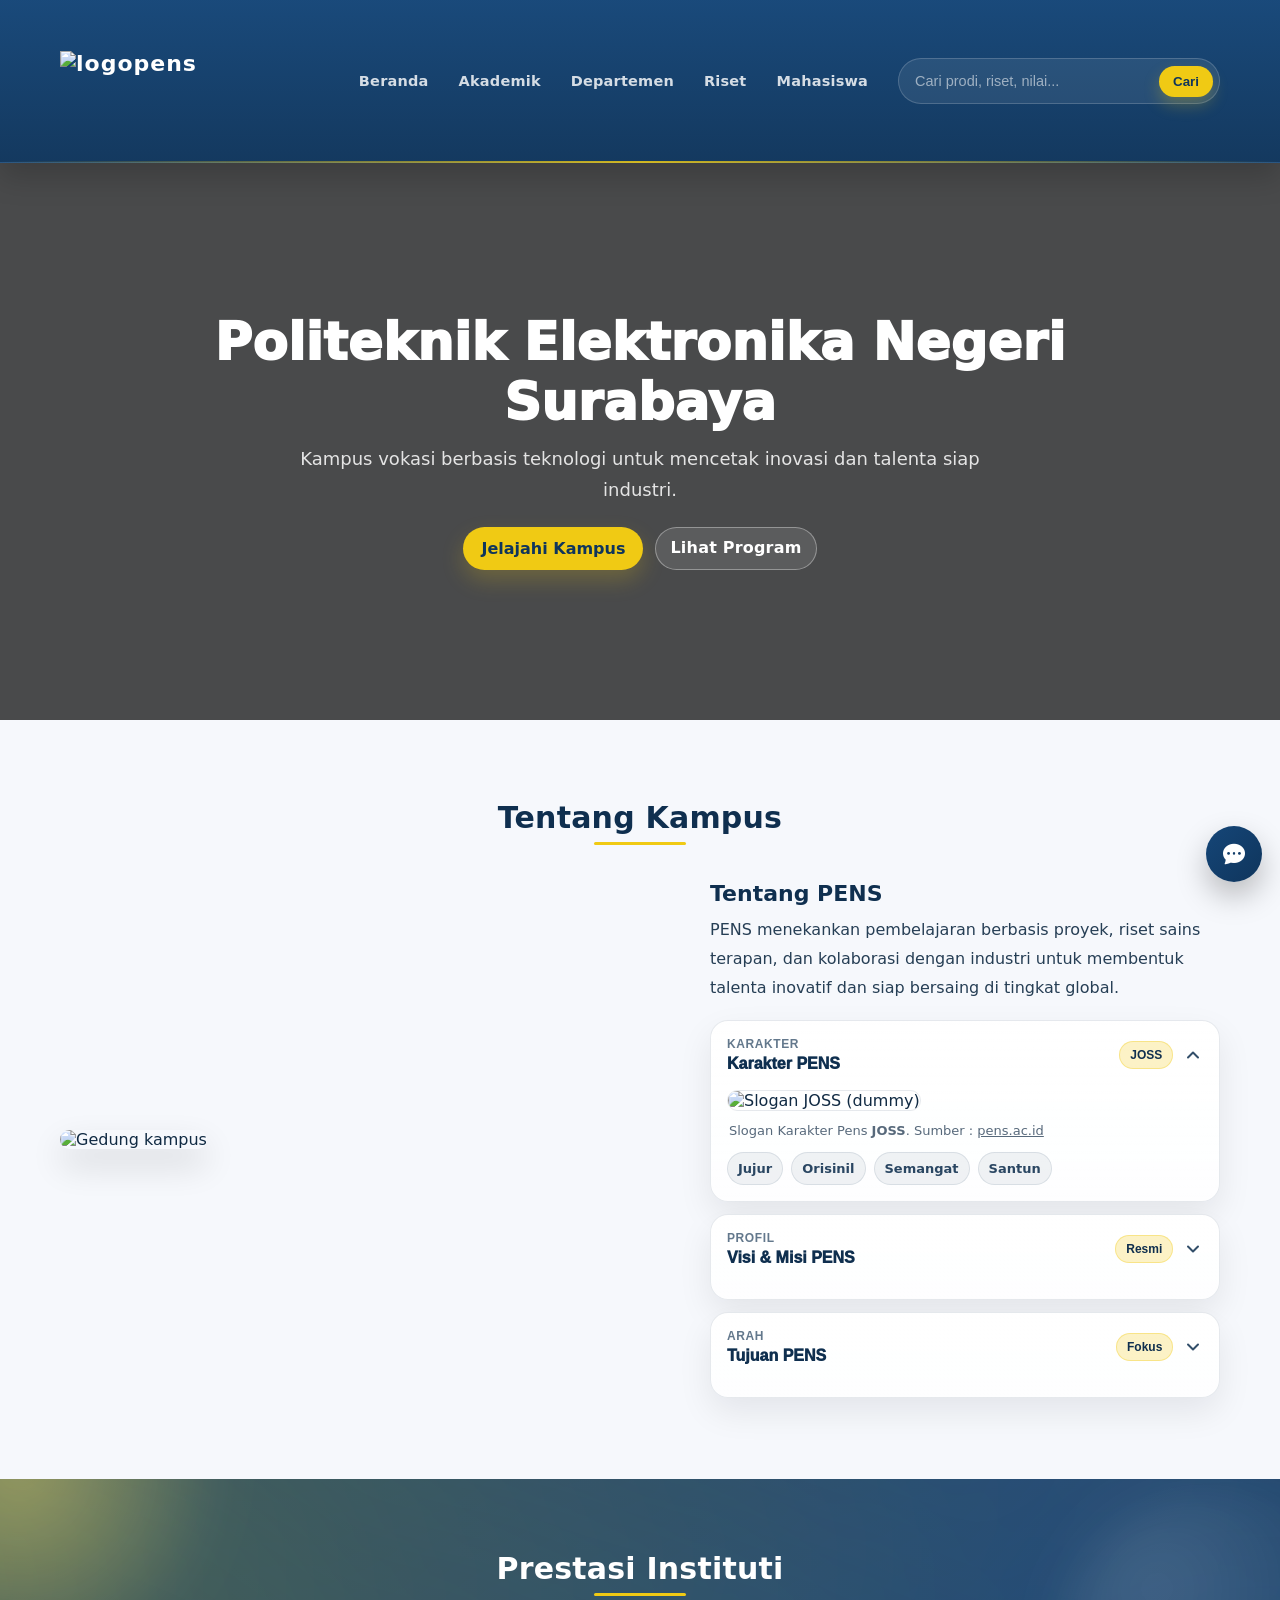
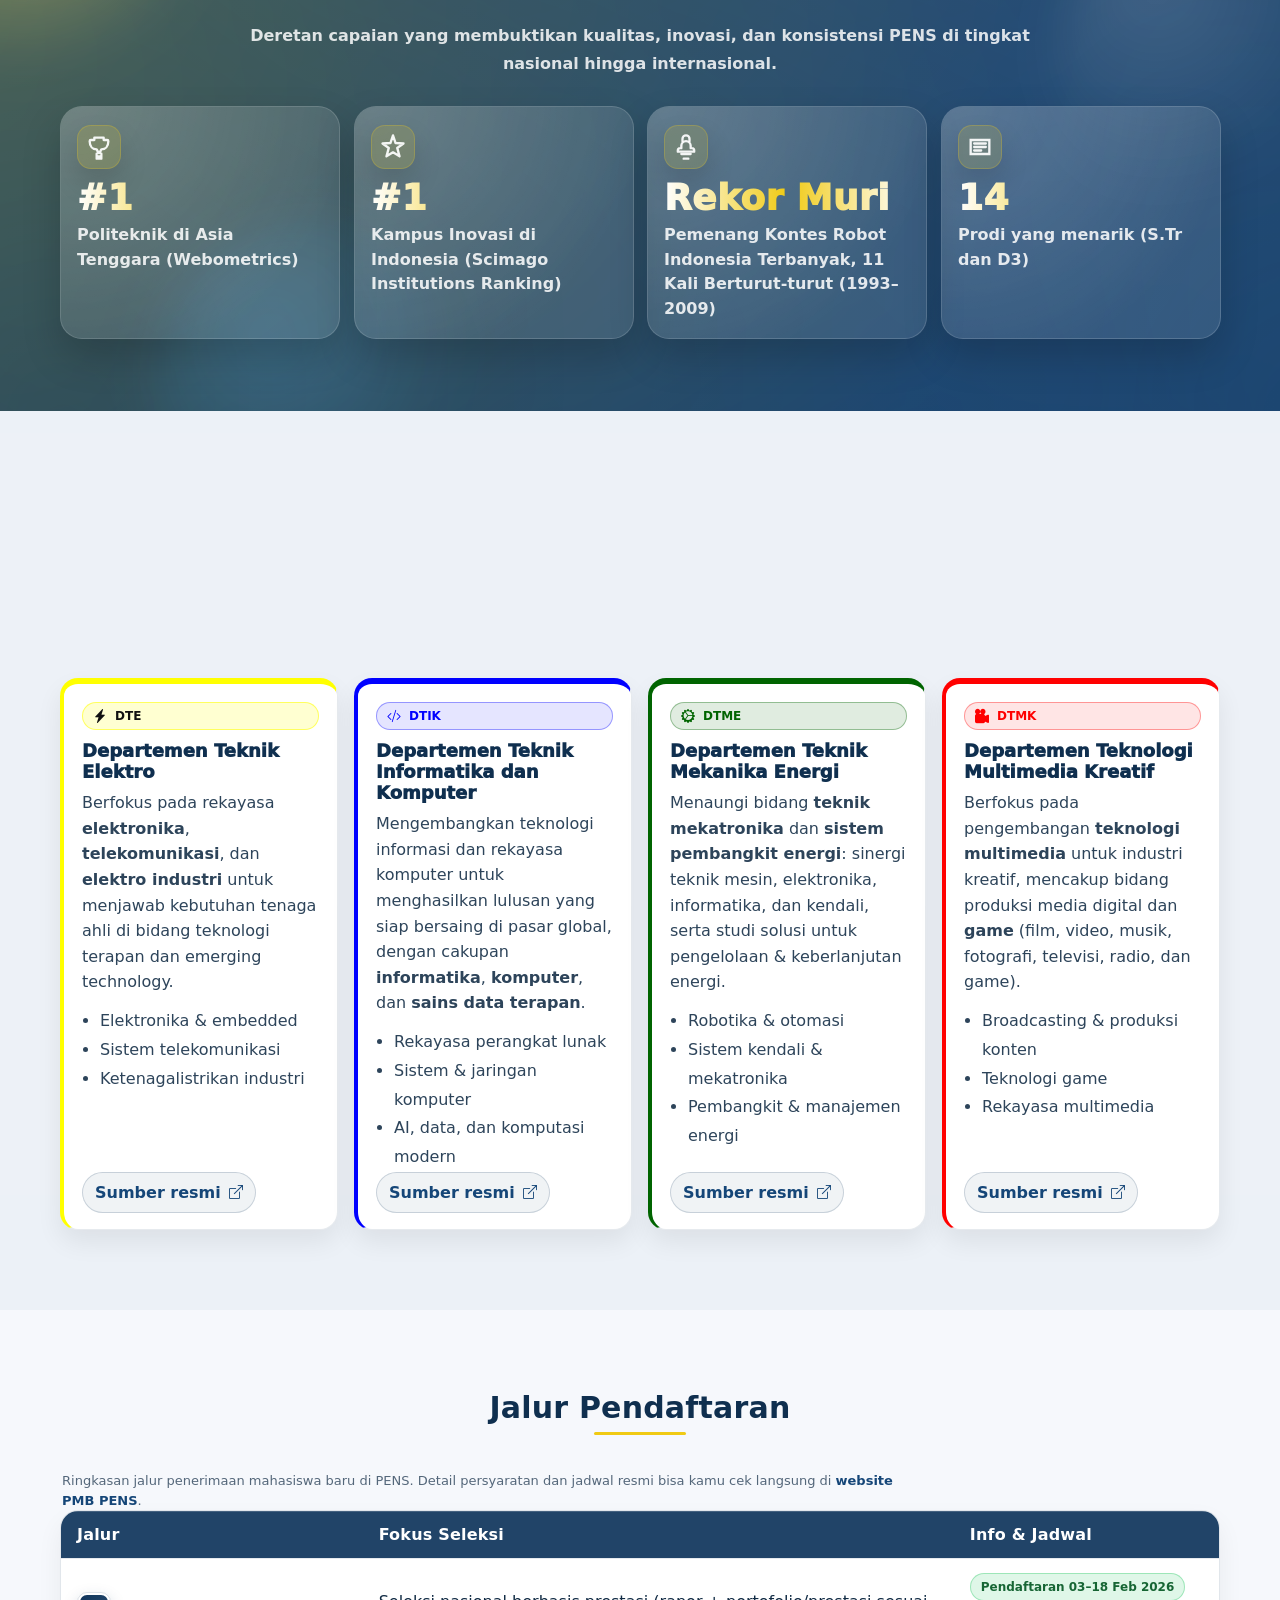
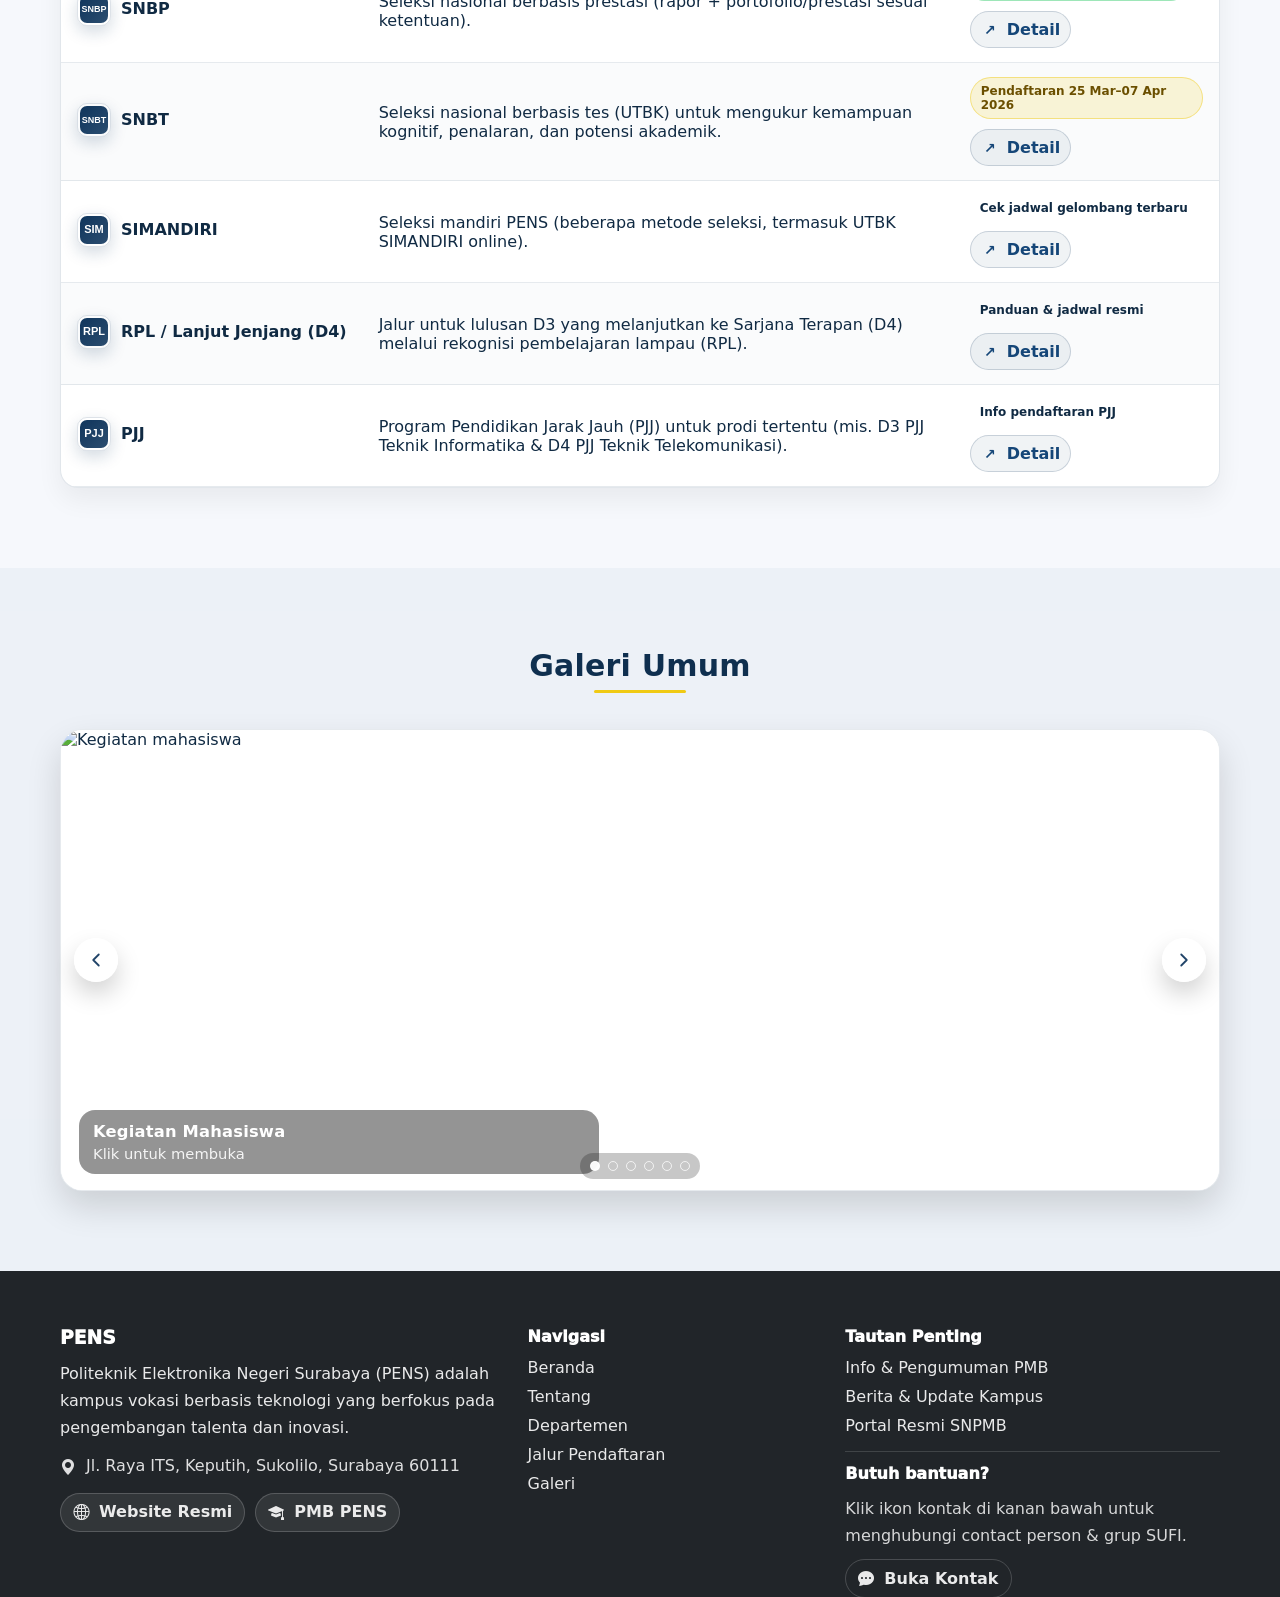
==== index.html @ 9e7ff904 "Add files via upload" ====
<!DOCTYPE html>
<html lang="id">
  <head>
    <meta charset="utf-8" />
    <meta name="viewport" content="width=device-width, initial-scale=1.0" />
    <title>PENS</title>

    <link rel="stylesheet" href="style.css" />
    <link
      rel="stylesheet"
      href="https://cdn.jsdelivr.net/npm/bootstrap-icons@1.11.3/font/bootstrap-icons.min.css"
    />
    <script src="script.js" defer></script>
    <style>
      .brand-logo {
        display: block; /* ngilangin gap baseline */
        height: 60px; /* pas untuk navbar */
        width: auto; /* biar proporsional */
        max-width: 220px; /* tetap ada batas */
        object-fit: contain;
      }

      /* kalau mau lebih responsif di layar kecil */
      @media (max-width: 1020px) {
        .brand-logo {
          height: 70px;
          max-width: 180px;
        }
      }
    </style>
  </head>
  <body>
    <!-- NAVBAR -->
    <header
      class="navbar navbar-dark"
      role="navigation"
      aria-label="Navigasi utama PENS"
    >
      <div class="container">
        <!-- Brand (SAMA SEPERTI AWAL) -->
        <a class="brand" href="index.html#home" aria-label="Beranda PENS">
          <img
            src="https://raw.githubusercontent.com/dikaaaxyz/campusdesign/28a7c5d2991d49cb490698326f36f212ed20cd77/penss%20fix.png"
            alt="logopens"
            class="brand-logo"
          />
        </a>

        <!-- Toggler -->
        <button
          class="navbar-toggler"
          id="navbarToggler"
          aria-controls="navbarCollapse"
          aria-expanded="false"
          aria-label="Toggle navigation"
        >
          <span class="sr-only">Buka / tutup menu</span>
          <span class="toggler-icon"></span>
        </button>

        <!-- Collapse -->
        <div class="navbar-collapse" id="navbarCollapse">
          <ul class="navbar-nav">
            <li class="nav-item">
              <a class="nav-link" href="index.html#home">Beranda</a>
            </li>
            <li class="nav-item">
              <a class="nav-link" href="akademik.html">Akademik</a>
            </li>
            <li class="nav-item">
              <a class="nav-link" href="departemen.html">Departemen</a>
            </li>
            <li class="nav-item">
              <a class="nav-link" href="riset.html">Riset</a>
            </li>
            <li class="nav-item">
              <a class="nav-link" href="mahasiswa.html">Mahasiswa</a>
            </li>
          </ul>

          <!-- Search (TIDAK DIHILANGKAN) -->
          <form class="navbar-search" role="search">
            <label class="sr-only" for="navbarSearch">Cari</label>
            <input
              id="navbarSearch"
              type="search"
              placeholder="Cari prodi, riset, nilai..."
              autocomplete="off"
            />
            <button type="submit">Cari</button>
          </form>
        </div>
      </div>
    </header>

    <main>
      <!-- HERO (mirip tugas 6) -->
      <section class="hero-section" id="home">
        <div class="hero-container reveal">
          <h1 class="hero-title">Politeknik Elektronika Negeri Surabaya</h1>
          <p class="hero-subtitle">
            Kampus vokasi berbasis teknologi untuk mencetak inovasi dan talenta
            siap industri.
          </p>

          <div class="hero-actions">
            <a class="btn-hero" href="#about">Jelajahi Kampus</a>
            <a class="btn-hero btn-ghost" href="#program">Lihat Program</a>
          </div>
        </div>
      </section>

      <!-- ABOUT -->
      <section class="page-section" id="about">
        <div class="section-container">
          <h2 class="section-title reveal">Tentang Kampus</h2>

          <div class="about-grid">
            <div class="about-media reveal">
              <img
                src="https://raw.githubusercontent.com/dikaaaxyz/campusdesign/fb9adcbe7d98aebd562f0aa8b95f4f7ea41a9b70/image-25.jpg"
                alt="Gedung kampus"
                loading="lazy"
              />
            </div>

            <div class="about-content reveal">
              <h3>Tentang PENS</h3>
              <p>
                PENS menekankan pembelajaran berbasis proyek, riset sains
                terapan, dan kolaborasi dengan industri untuk membentuk talenta
                inovatif dan siap bersaing di tingkat global.
              </p>

              <div class="accordion" data-accordion="single">
                <!-- 1) Karakter PENS -->
                <div class="acc-item is-open">
                  <button
                    class="acc-trigger"
                    id="acc-btn-1"
                    type="button"
                    aria-controls="acc-panel-1"
                    aria-expanded="true"
                  >
                    <span class="acc-left">
                      <span class="acc-kicker">Karakter</span>
                      <span class="acc-title">Karakter PENS</span>
                    </span>

                    <span class="acc-right">
                      <span class="acc-chip">JOSS</span>
                      <svg
                        class="acc-icon"
                        width="20"
                        height="20"
                        viewBox="0 0 24 24"
                        aria-hidden="true"
                      >
                        <path
                          d="M6 9l6 6 6-6"
                          fill="none"
                          stroke="currentColor"
                          stroke-linecap="round"
                          stroke-linejoin="round"
                          stroke-width="2.4"
                        ></path>
                      </svg>
                    </span>
                  </button>

                  <div
                    class="acc-panel"
                    id="acc-panel-1"
                    role="region"
                    aria-labelledby="acc-btn-1"
                  >
                    <div class="acc-inner">
                      <figure class="joss-figure">
                        <img
                          class="joss-img"
                          alt="Slogan JOSS (dummy)"
                          loading="lazy"
                          src="https://raw.githubusercontent.com/dikaaaxyz/campusdesign/d0cc1fee04da9e274e91c4d346b27f65b9ddccc6/550234046_1458299752522463_7954848970300035343_n.png"
                        />
                        <figcaption class="muted">
                          Slogan Karakter Pens <b>JOSS</b>. Sumber :
                          <a href="https://pens.ac.id">pens.ac.id</a>
                        </figcaption>
                      </figure>

                      <div class="pill-row" aria-label="Nilai karakter">
                        <span class="pill-soft">Jujur</span>
                        <span class="pill-soft">Orisinil</span>
                        <span class="pill-soft">Semangat</span>
                        <span class="pill-soft">Santun</span>
                      </div>
                    </div>
                  </div>
                </div>

                <!-- 2) Visi & Misi -->
                <div class="acc-item">
                  <button
                    class="acc-trigger"
                    id="acc-btn-2"
                    type="button"
                    aria-controls="acc-panel-2"
                    aria-expanded="false"
                  >
                    <span class="acc-left">
                      <span class="acc-kicker">Profil</span>
                      <span class="acc-title">Visi &amp; Misi PENS</span>
                    </span>

                    <span class="acc-right">
                      <span class="acc-chip">Resmi</span>
                      <svg
                        class="acc-icon"
                        width="20"
                        height="20"
                        viewBox="0 0 24 24"
                        aria-hidden="true"
                      >
                        <path
                          d="M6 9l6 6 6-6"
                          fill="none"
                          stroke="currentColor"
                          stroke-linecap="round"
                          stroke-linejoin="round"
                          stroke-width="2.4"
                        ></path>
                      </svg>
                    </span>
                  </button>

                  <div
                    class="acc-panel"
                    id="acc-panel-2"
                    role="region"
                    aria-labelledby="acc-btn-2"
                  >
                    <div class="acc-inner">
                      <div class="vm-grid">
                        <div class="vm-block">
                          <h4 class="vm-title">Visi</h4>
                          <p class="vm-vision">
                            Menjadi Perguruan Tinggi Teknopreneur Sains Terapan
                            Berkelas Dunia.
                          </p>
                        </div>

                        <div class="vm-block">
                          <h4 class="vm-title">Misi</h4>
                          <ul class="vm-list">
                            <li>
                              Pembelajaran berbasis proyek sains terapan untuk
                              mengasah kemampuan teknis, kolaborasi tim,
                              komunikasi, kreativitas, dan kepemimpinan.
                            </li>
                            <li>
                              Pendidikan berkualitas berbasis laboratorium untuk
                              membentuk lulusan yang mampu memecahkan masalah,
                              profesional, berjiwa wirausaha, dan siap bersaing
                              global.
                            </li>
                            <li>
                              Riset sains terapan berbasis kemitraan untuk
                              melahirkan teknologi/inovasi baru sebagai dasar
                              pengabdian yang bermanfaat bagi masyarakat.
                            </li>
                            <li>
                              Penguatan jejaring kerja sama dan sinergi
                              pendidikan/penelitian menuju kewirausahaan
                              berbasis teknologi dan pengembangan inovasi.
                            </li>
                          </ul>
                        </div>
                      </div>

                      <p class="note">
                        Sumber:
                        <a href="https://pens.ac.id/visimisi"
                          >pens.ac.id/visimisi</a
                        >
                      </p>
                    </div>
                  </div>
                </div>

                <!-- 3) Tujuan -->
                <div class="acc-item">
                  <button
                    class="acc-trigger"
                    id="acc-btn-3"
                    type="button"
                    aria-controls="acc-panel-3"
                    aria-expanded="false"
                  >
                    <span class="acc-left">
                      <span class="acc-kicker">Arah</span>
                      <span class="acc-title">Tujuan PENS</span>
                    </span>

                    <span class="acc-right">
                      <span class="acc-chip">Fokus</span>
                      <svg
                        class="acc-icon"
                        width="20"
                        height="20"
                        viewBox="0 0 24 24"
                        aria-hidden="true"
                      >
                        <path
                          d="M6 9l6 6 6-6"
                          fill="none"
                          stroke="currentColor"
                          stroke-linecap="round"
                          stroke-linejoin="round"
                          stroke-width="2.4"
                        ></path>
                      </svg>
                    </span>
                  </button>

                  <div
                    class="acc-panel"
                    id="acc-panel-3"
                    role="region"
                    aria-labelledby="acc-btn-3"
                  >
                    <div class="acc-inner">
                      <ul class="vm-list">
                        <li>
                          Menyediakan pembelajaran yang berfokus pada
                          proyek-proyek nyata sains terapan.
                        </li>
                        <li>
                          Penguatan praktik laboratorium sains terapan agar
                          keterampilan teknis mahasiswa berkembang lewat
                          eksperimen dan penggunaan peralatan.
                        </li>
                        <li>
                          Riset berbasis kemitraan dengan industri/masyarakat
                          untuk menghasilkan teknologi yang dapat dipakai
                          menyelesaikan masalah nyata.
                        </li>
                        <li>
                          Membangun kemitraan erat dengan industri dan sektor
                          bisnis untuk mendukung pengembangan teknologi dan
                          inovasi.
                        </li>
                      </ul>

                      <p class="note">
                        Sumber:
                        <a href="https://pens.ac.id/visimisi"
                          >pens.ac.id/visimisi</a
                        >
                      </p>
                    </div>
                  </div>
                </div>
              </div>
              <!-- /accordion -->
            </div>
          </div>
        </div>
      </section>

      <!-- STATS (mirip tugas 6) -->
      <section class="stats-section" aria-label="Prestasi Institusi">
        <canvas class="stats-particles" aria-hidden="true"></canvas>
        <div class="stats-orb orb-1" aria-hidden="true"></div>
        <div class="stats-orb orb-2" aria-hidden="true"></div>
        <div class="stats-orb orb-3" aria-hidden="true"></div>

        <div class="section-container">
          <h2 class="section-title2 reveal">Prestasi Instituti</h2>
          <p class="stats-lead reveal">
            Deretan capaian yang membuktikan kualitas, inovasi, dan konsistensi
            PENS di tingkat nasional hingga internasional.
          </p>

          <div class="stats-grid">
            <div class="stat-item reveal" data-fx="tilt confetti">
              <div class="stat-icon" aria-hidden="true">
                <svg viewBox="0 0 24 24" width="28" height="28">
                  <path
                    d="M8 4h8v2h3a1 1 0 0 1 1 1c0 4.4-2.6 7-6 7a5 5 0 0 1-4 3.7V20h4v2H10v-2h4v-2.3A5 5 0 0 1 10 14c-3.4 0-6-2.6-6-7a1 1 0 0 1 1-1h3V4z"
                    fill="none"
                    stroke="currentColor"
                    stroke-width="2"
                    stroke-linejoin="round"
                  />
                </svg>
              </div>
              <div class="stat-number">#1</div>
              <div class="stat-label">
                Politeknik di Asia Tenggara (Webometrics)
              </div>
            </div>

            <div class="stat-item reveal" data-fx="tilt confetti">
              <div class="stat-icon" aria-hidden="true">
                <svg viewBox="0 0 24 24" width="28" height="28">
                  <path
                    d="M12 2l2.2 6.6L21 9l-5.4 3.8L17.6 20 12 16.6 6.4 20l2-7.2L3 9l6.8-.4L12 2z"
                    fill="none"
                    stroke="currentColor"
                    stroke-width="2"
                    stroke-linejoin="round"
                  />
                </svg>
              </div>
              <div class="stat-number">#1</div>
              <div class="stat-label">
                Kampus Inovasi di Indonesia (Scimago Institutions Ranking)
              </div>
            </div>

            <div class="stat-item reveal" data-fx="tilt confetti">
              <div class="stat-icon" aria-hidden="true">
                <svg viewBox="0 0 24 24" width="28" height="28">
                  <path
                    d="M12 7a4 4 0 0 1 4 4v2h1a2 2 0 0 1 2 2v1H5v-1a2 2 0 0 1 2-2h1v-2a4 4 0 0 1 4-4z"
                    fill="none"
                    stroke="currentColor"
                    stroke-width="2"
                    stroke-linejoin="round"
                  />
                  <path
                    d="M9 7V5a3 3 0 0 1 6 0v2"
                    fill="none"
                    stroke="currentColor"
                    stroke-width="2"
                    stroke-linecap="round"
                  />
                  <path
                    d="M8 18h8M10 22h4"
                    fill="none"
                    stroke="currentColor"
                    stroke-width="2"
                    stroke-linecap="round"
                  />
                </svg>
              </div>
              <div class="stat-number">Rekor Muri</div>
              <div class="stat-label">
                Pemenang Kontes Robot Indonesia Terbanyak, 11 Kali
                Berturut-turut (1993–2009)
              </div>
            </div>

            <div class="stat-item reveal" data-fx="tilt confetti">
              <div class="stat-icon" aria-hidden="true">
                <svg viewBox="0 0 24 24" width="28" height="28">
                  <path
                    d="M4 6h16v12H4z"
                    fill="none"
                    stroke="currentColor"
                    stroke-width="2"
                  />
                  <path
                    d="M7 9h10M7 12h10M7 15h6"
                    fill="none"
                    stroke="currentColor"
                    stroke-width="2"
                    stroke-linecap="round"
                  />
                </svg>
              </div>
              <div class="stat-number">14</div>
              <div class="stat-label">Prodi yang menarik (S.Tr dan D3)</div>
            </div>
          </div>
        </div>
      </section>

      <!-- DEPARTEMEN -->
      <section class="page-section page-section-alt" id="program">
        <div class="section-container">
          <h2 class="section-title reveal">Departemen di PENS</h2>
          <p class="section-lead reveal">
            PENS memiliki 4 departemen utama. Tiap departemen menaungi bidang
            keilmuan terapan dengan fokus yang berbeda—mulai dari elektronika
            &amp; telekomunikasi, teknologi informasi, mekatronika &amp; energi,
            hingga industri kreatif multimedia.
          </p>

          <div class="card-grid card-grid-4">
            <article class="content-card dept dte reveal">
              <div class="card-badge">
                <i class="bi bi-lightning-charge-fill" aria-hidden="true"></i
                ><span>DTE</span>
              </div>
              <h3>Departemen Teknik Elektro</h3>
              <p>
                Berfokus pada rekayasa <strong>elektronika</strong>,
                <strong>telekomunikasi</strong>, dan
                <strong>elektro industri</strong> untuk menjawab kebutuhan
                tenaga ahli di bidang teknologi terapan dan emerging technology.
              </p>
              <ul class="card-list">
                <li>Elektronika &amp; embedded</li>
                <li>Sistem telekomunikasi</li>
                <li>Ketenagalistrikan industri</li>
              </ul>
              <a
                class="card-source"
                target="_blank"
                rel="noopener"
                href="https://www.pens.ac.id/departemen-teknik-elektro/"
                >Sumber resmi
                <i class="bi bi-box-arrow-up-right" aria-hidden="true"></i
              ></a>
            </article>

            <article class="content-card dept dtik reveal">
              <div class="card-badge">
                <i class="bi bi-code-slash" aria-hidden="true"></i
                ><span>DTIK</span>
              </div>
              <h3>Departemen Teknik Informatika dan Komputer</h3>
              <p>
                Mengembangkan teknologi informasi dan rekayasa komputer untuk
                menghasilkan lulusan yang siap bersaing di pasar global, dengan
                cakupan <strong>informatika</strong>, <strong>komputer</strong>,
                dan <strong>sains data terapan</strong>.
              </p>
              <ul class="card-list">
                <li>Rekayasa perangkat lunak</li>
                <li>Sistem &amp; jaringan komputer</li>
                <li>AI, data, dan komputasi modern</li>
              </ul>
              <a
                class="card-source"
                target="_blank"
                rel="noopener"
                href="https://www.pens.ac.id/departemen-teknik-informatika-dan-komputer/"
                >Sumber resmi
                <i class="bi bi-box-arrow-up-right" aria-hidden="true"></i
              ></a>
            </article>

            <article class="content-card dept dtme reveal">
              <div class="card-badge">
                <i class="bi bi-gear-wide-connected" aria-hidden="true"></i
                ><span>DTME</span>
              </div>
              <h3>Departemen Teknik Mekanika Energi</h3>
              <p>
                Menaungi bidang <strong>teknik mekatronika</strong> dan
                <strong>sistem pembangkit energi</strong>: sinergi teknik mesin,
                elektronika, informatika, dan kendali, serta studi solusi untuk
                pengelolaan &amp; keberlanjutan energi.
              </p>
              <ul class="card-list">
                <li>Robotika &amp; otomasi</li>
                <li>Sistem kendali &amp; mekatronika</li>
                <li>Pembangkit &amp; manajemen energi</li>
              </ul>
              <a
                class="card-source"
                target="_blank"
                rel="noopener"
                href="https://www.pens.ac.id/departemen-teknik-mekanika-energi/"
                >Sumber resmi
                <i class="bi bi-box-arrow-up-right" aria-hidden="true"></i
              ></a>
            </article>

            <article class="content-card dept dtmk reveal">
              <div class="card-badge">
                <i class="bi bi-camera-reels-fill" aria-hidden="true"></i
                ><span>DTMK</span>
              </div>
              <h3>Departemen Teknologi Multimedia Kreatif</h3>
              <p>
                Berfokus pada pengembangan
                <strong>teknologi multimedia</strong> untuk industri kreatif,
                mencakup bidang produksi media digital dan
                <strong>game</strong> (film, video, musik, fotografi, televisi,
                radio, dan game).
              </p>
              <ul class="card-list">
                <li>Broadcasting &amp; produksi konten</li>
                <li>Teknologi game</li>
                <li>Rekayasa multimedia</li>
              </ul>
              <a
                class="card-source"
                target="_blank"
                rel="noopener"
                href="https://www.pens.ac.id/departemen-teknologi-multimedia-kreatif/"
                >Sumber resmi
                <i class="bi bi-box-arrow-up-right" aria-hidden="true"></i
              ></a>
            </article>
          </div>
        </div>
      </section>

      <!-- TABLE -->

      <section class="page-section" id="jalur-pendaftaran">
        <div class="section-container">
          <h2 class="section-title reveal">Jalur Pendaftaran</h2>
          <p class="muted reveal" style="max-width: 860px">
            Ringkasan jalur penerimaan mahasiswa baru di PENS. Detail
            persyaratan dan jadwal resmi bisa kamu cek langsung di
            <a
              class="table-link"
              href="https://pmb.pens.ac.id/"
              target="_blank"
              rel="noopener"
              >website PMB PENS</a
            >.
          </p>

          <div
            class="table-wrap reveal"
            role="region"
            tabindex="0"
            aria-label="Tabel jalur pendaftaran"
          >
            <table class="pretty-table">
              <thead>
                <tr>
                  <th>Jalur</th>
                  <th>Fokus Seleksi</th>
                  <th>Info & Jadwal</th>
                </tr>
              </thead>
              <tbody>
                <tr>
                  <td>
                    <span class="pmb-jalur"
                      ><img
                        class="pmb-logo"
                        src="[data-uri]"
                        alt="Logo SNBP"
                        loading="lazy"
                      /><strong>SNBP</strong></span
                    >
                  </td>
                  <td>
                    Seleksi nasional berbasis prestasi (rapor +
                    portofolio/prestasi sesuai ketentuan).
                  </td>
                  <td>
                    <div class="pmb-info">
                      <span class="pill pill-good"
                        >Pendaftaran 03–18 Feb 2026</span
                      >
                      <a
                        class="table-action"
                        href="https://pmb.pens.ac.id/index.php/snbp/"
                        target="_blank"
                        rel="noopener"
                        ><span class="table-action__icon" aria-hidden="true"
                          >↗</span
                        ><span>Detail</span></a
                      >
                    </div>
                  </td>
                </tr>
                <tr>
                  <td>
                    <span class="pmb-jalur"
                      ><img
                        class="pmb-logo"
                        src="[data-uri]"
                        alt="Logo SNBT"
                        loading="lazy"
                      /><strong>SNBT</strong></span
                    >
                  </td>
                  <td>
                    Seleksi nasional berbasis tes (UTBK) untuk mengukur
                    kemampuan kognitif, penalaran, dan potensi akademik.
                  </td>
                  <td>
                    <div class="pmb-info">
                      <span class="pill pill-ok"
                        >Pendaftaran 25 Mar–07 Apr 2026</span
                      >
                      <a
                        class="table-action"
                        href="https://pmb.pens.ac.id/index.php/snbt/"
                        target="_blank"
                        rel="noopener"
                        ><span class="table-action__icon" aria-hidden="true"
                          >↗</span
                        ><span>Detail</span></a
                      >
                    </div>
                  </td>
                </tr>
                <tr>
                  <td>
                    <span class="pmb-jalur"
                      ><img
                        class="pmb-logo"
                        src="[data-uri]"
                        alt="Logo SIMANDIRI"
                        loading="lazy"
                      /><strong>SIMANDIRI</strong></span
                    >
                  </td>
                  <td>
                    Seleksi mandiri PENS (beberapa metode seleksi, termasuk UTBK
                    SIMANDIRI online).
                  </td>
                  <td>
                    <div class="pmb-info">
                      <span class="pill">Cek jadwal gelombang terbaru</span>
                      <a
                        class="table-action"
                        href="https://pmb.pens.ac.id/index.php/simandiri/"
                        target="_blank"
                        rel="noopener"
                        ><span class="table-action__icon" aria-hidden="true"
                          >↗</span
                        ><span>Detail</span></a
                      >
                    </div>
                  </td>
                </tr>
                <tr>
                  <td>
                    <span class="pmb-jalur"
                      ><img
                        class="pmb-logo"
                        src="[data-uri]"
                        alt="Logo RPL / Lanjut Jenjang (D4)"
                        loading="lazy"
                      /><strong>RPL / Lanjut Jenjang (D4)</strong></span
                    >
                  </td>
                  <td>
                    Jalur untuk lulusan D3 yang melanjutkan ke Sarjana Terapan
                    (D4) melalui rekognisi pembelajaran lampau (RPL).
                  </td>
                  <td>
                    <div class="pmb-info">
                      <span class="pill">Panduan & jadwal resmi</span>
                      <a
                        class="table-action"
                        href="https://pmb.pens.ac.id/index.php/rpl-lj-str/"
                        target="_blank"
                        rel="noopener"
                        ><span class="table-action__icon" aria-hidden="true"
                          >↗</span
                        ><span>Detail</span></a
                      >
                    </div>
                  </td>
                </tr>
                <tr>
                  <td>
                    <span class="pmb-jalur"
                      ><img
                        class="pmb-logo"
                        src="[data-uri]"
                        alt="Logo PJJ"
                        loading="lazy"
                      /><strong>PJJ</strong></span
                    >
                  </td>
                  <td>
                    Program Pendidikan Jarak Jauh (PJJ) untuk prodi tertentu
                    (mis. D3 PJJ Teknik Informatika & D4 PJJ Teknik
                    Telekomunikasi).
                  </td>
                  <td>
                    <div class="pmb-info">
                      <span class="pill">Info pendaftaran PJJ</span>
                      <a
                        class="table-action"
                        href="https://pmb.pens.ac.id/index.php/pjj/"
                        target="_blank"
                        rel="noopener"
                        ><span class="table-action__icon" aria-hidden="true"
                          >↗</span
                        ><span>Detail</span></a
                      >
                    </div>
                  </td>
                </tr>
              </tbody>
            </table>
          </div>
        </div>
      </section>

      <!-- GALLERY -->
      <section class="page-section page-section-alt" id="gallery">
        <div class="section-container">
          <h2 class="section-title reveal">Galeri Umum</h2>

          <div
            class="gallery-slider reveal"
            data-autoplay="true"
            data-interval="5000"
          >
            <div
              class="gs-viewport"
              tabindex="0"
              aria-label="Galeri, geser ke kanan/kiri"
            >
              <div class="gs-track">
                <a
                  class="gs-slide"
                  href="mahasiswa.html"
                  aria-label="Kegiatan mahasiswa"
                >
                  <img
                    src="https://raw.githubusercontent.com/dikaaaxyz/campusdesign/fe66bfc70f61412a9832b3be794194ed81e7bddf/Tim-EFRISA-Divisi-TD-ESC-Sukses-Berikan-Performa-Terbaik-Melalui-Robot-ECOPENS-pada-KRTI-2021.png"
                    alt="Kegiatan mahasiswa"
                    loading="lazy"
                  />
                  <div class="gs-caption">
                    <span class="gs-title">Kegiatan Mahasiswa</span>
                    <span class="gs-sub">Klik untuk membuka</span>
                  </div>
                </a>

                <a
                  class="gs-slide"
                  href="#"
                  aria-label="Laboratorium"
                >
                  <img
                    src="https://raw.githubusercontent.com/dikaaaxyz/campusdesign/8dfdf46c16efccd2ba1d9c46ad2c1fa405ad5622/lab-elka.jpg"
                    alt="Laboratorium"
                    loading="lazy"
                  />
                  <div class="gs-caption">
                    <span class="gs-title">Laboratorium</span>
                    <span class="gs-sub"> </span>
                  </div>
                </a>

                <a
                  class="gs-slide"
                  href="https://perpustakaan.pens.ac.id/"
                  aria-label="Perpustakaan"
                >
                  <img
                    src="https://raw.githubusercontent.com/dikaaaxyz/campusdesign/b3d660daf42a67d119333bf00b9e2263115234bf/perpus-ps-1.jpeg"
                    alt="Perpustakaan"
                    loading="lazy"
                  />
                  <div class="gs-caption">
                    <span class="gs-title">Perpustakaan</span>
                    <span class="gs-sub">Klik untuk membuka</span>
                  </div>
                </a>

                <a class="gs-slide" href="riset.html" aria-label="Aula">
                  <img
                    src="https://raw.githubusercontent.com/dikaaaxyz/campusdesign/5d0419ac3ba7b1ac0909edb2480bf5533d9a3fda/Picsart_23-06-17_10-20-02-278-1080x675.jpg"
                    alt="Aula"
                    loading="lazy"
                  />
                  <div class="gs-caption">
                    <span class="gs-title">Riset</span>
                    <span class="gs-sub">Klik untuk membuka</span>
                  </div>
                </a>

                <a
                  class="gs-slide"
                  href="https://virtualtour.pens.ac.id/"
                  aria-label="Ruang kelas"
                >
                  <img
                    src="https://raw.githubusercontent.com/dikaaaxyz/campusdesign/793bc31088550924bee3d1836f44420da2598592/web-6.jpg"
                    alt="Ruang kelas"
                    loading="lazy"
                  />
                  <div class="gs-caption">
                    <span class="gs-title">Ruang Kelas</span>
                    <span class="gs-sub">Klik untuk membuka Virtual Tour</span>
                  </div>
                </a>

                <a
                  class="gs-slide"
                  href="https://pico.pens.ac.id/category/student-exchange/"
                  aria-label="Gedung kampus"
                >
                  <img
                    src="https://raw.githubusercontent.com/dikaaaxyz/campusdesign/09c17ba4ba3dc794cdbf879a3da559d457bde37d/image-2-1024x518.png"
                    alt="Gedung Kampus"
                    loading="lazy"
                  />
                  <div class="gs-caption">
                    <span class="gs-title">PICO PENS</span>
                    <span class="gs-sub">Klik untuk membuka</span>
                  </div>
                </a>
              </div>
            </div>

            <button
              class="gs-nav gs-prev"
              type="button"
              aria-label="Slide sebelumnya"
            >
              <svg aria-hidden="true" viewBox="0 0 24 24">
                <path
                  d="M15 18l-6-6 6-6"
                  fill="none"
                  stroke="currentColor"
                  stroke-linecap="round"
                  stroke-linejoin="round"
                  stroke-width="2"
                ></path>
              </svg>
            </button>

            <button
              class="gs-nav gs-next"
              type="button"
              aria-label="Slide berikutnya"
            >
              <svg aria-hidden="true" viewBox="0 0 24 24">
                <path
                  d="M9 6l6 6-6 6"
                  fill="none"
                  stroke="currentColor"
                  stroke-linecap="round"
                  stroke-linejoin="round"
                  stroke-width="2"
                ></path>
              </svg>
            </button>

            <div class="gs-dots" aria-label="Navigasi slide"></div>
          </div>
        </div>
      </section>

      <!-- FOOTER -->
      <footer class="site-footer" id="contact">
        <div class="section-container footer-grid">
          <div class="footer-col footer-brand">
            <h3>PENS</h3>
            <p class="footer-desc">
              Politeknik Elektronika Negeri Surabaya (PENS) adalah kampus vokasi
              berbasis teknologi yang berfokus pada pengembangan talenta dan
              inovasi.
            </p>
            <p class="footer-meta">
              <i class="bi bi-geo-alt-fill" aria-hidden="true"></i>
              <span>Jl. Raya ITS, Keputih, Sukolilo, Surabaya 60111</span>
            </p>

            <div class="footer-pills">
              <a
                class="footer-pill"
                href="https://pens.ac.id"
                target="_blank"
                rel="noopener"
              >
                <i class="bi bi-globe2" aria-hidden="true"></i> Website Resmi
              </a>
              <a
                class="footer-pill"
                href="https://pmb.pens.ac.id"
                target="_blank"
                rel="noopener"
              >
                <i class="bi bi-mortarboard-fill" aria-hidden="true"></i> PMB
                PENS
              </a>
            </div>
          </div>

          <div class="footer-col">
            <h4>Navigasi</h4>
            <ul>
              <li><a href="#home">Beranda</a></li>
              <li><a href="#about">Tentang</a></li>
              <li><a href="#program">Departemen</a></li>
              <li><a href="#jalur-pendaftaran">Jalur Pendaftaran</a></li>
              <li><a href="#gallery">Galeri</a></li>
            </ul>
          </div>

          <div class="footer-col">
            <h4>Tautan Penting</h4>
            <ul>
              <li>
                <a href="https://pmb.pens.ac.id" target="_blank" rel="noopener"
                  >Info & Pengumuman PMB</a
                >
              </li>
              <li>
                <a href="https://pens.ac.id" target="_blank" rel="noopener"
                  >Berita & Update Kampus</a
                >
              </li>
              <li>
                <a
                  href="https://snpmb.bppp.kemdikbud.go.id/"
                  target="_blank"
                  rel="noopener"
                  >Portal Resmi SNPMB</a
                >
              </li>
            </ul>

            <div class="footer-help">
              <h4 class="footer-help__title">Butuh bantuan?</h4>
              <p class="footer-help__text">
                Klik ikon kontak di kanan bawah untuk menghubungi contact person
                & grup SUFI.
              </p>
              <a
                class="footer-pill footer-pill--ghost"
                href="#!"
                data-open-contact
              >
                <i class="bi bi-chat-dots-fill" aria-hidden="true"></i> Buka
                Kontak
              </a>
            </div>
          </div>
        </div>

        <div class="footer-bottom">
          <div class="section-container footer-bottom-inner">
            <small>©2026 SUFI PENS 25. Semua Hak Dilindungi.</small>
            <small class="footer-bottom-links"
              ><a href="#home">Kembali ke atas</a></small
            >
          </div>
        </div>
      </footer>
    </main>
    <!-- CONTACT FAB (Floating Contact) -->
    <div class="contact-fab" id="contactFabWrap">
      <button
        class="contact-fab__btn"
        id="contactFab"
        type="button"
        aria-haspopup="dialog"
        aria-controls="contactPanel"
        aria-expanded="false"
      >
        <span class="sr-only">Kontak pertanyaan lebih lanjut</span>
        <i class="bi bi-chat-dots-fill" aria-hidden="true"></i>
      </button>

      <div
        class="contact-panel"
        id="contactPanel"
        role="dialog"
        aria-modal="true"
        aria-hidden="true"
        aria-label="Kontak pertanyaan lebih lanjut"
      >
        <div class="contact-panel__header">
          <div>
            <div class="contact-panel__title">Kontak</div>
            <div class="contact-panel__subtitle">Contact Person</div>
          </div>

          <button
            class="contact-panel__close"
            id="contactPanelClose"
            type="button"
            aria-label="Tutup"
          >
            <i class="bi bi-x-lg" aria-hidden="true"></i>
          </button>
        </div>

        <div class="contact-panel__body">
          <a
            class="contact-link contact-link--muted"
            target="_blank"
            rel="noopener"
            href="https://padlet.com/fryola15/SUFI_PENS_2025"
            data-contact-person="4"
          >
            <span class="contact-link__icon" aria-hidden="true"
              ><i class="bi bi-person-lines-fill"></i
            ></span>
            <span class="contact-link__text">
              <span class="contact-link__label">FAQ & Tanya Jawab</span>
              <span class="contact-link__meta"></span>
            </span>
          </a>

          <div class="contact-sep" role="separator" aria-hidden="true"></div>

          <a
            class="contact-link contact-link--group"
            target="_blank"
            rel="noopener"
            href="https://wa.me/"
            data-sufi-group
          >
            <span class="contact-link__icon" aria-hidden="true"
              ><i class="bi bi-people-fill"></i
            ></span>
            <span class="contact-link__text">
              <span class="contact-link__label">Grup SUFI</span>
              <span class="contact-link__meta"></span>
            </span>
            <span class="contact-link__arrow" aria-hidden="true"
              ><i class="bi bi-box-arrow-up-right"></i
            ></span>
          </a>
        </div>
      </div>
    </div>
  </body>
</html>
---- style.css ----
:root {
  /* Warna identitas PENS (biru + kuning keemasan) */
  --pens-blue: #154678;
  --pens-blue-2: #0f355c;
  --pens-gold: #f0ca14;

  /* Neutrals */
  --bg: #f6f8fc;
  --text: #102a43;

  --radius: 14px;
  --shadow: 0 10px 28px rgba(0, 0, 0, 0.18);
  --navbar-h: 74px;
  --subnav-h: 56px;
}

* {
  box-sizing: border-box;
}

html,
body {
  height: 100%;
  margin: 0;
  padding: 0;
}

body {
  margin: 0;
  font-family: ui-sans-serif, system-ui, -apple-system, Segoe UI, Roboto, Arial,
    sans-serif;
  background: var(--bg);
  color: var(--text);
  padding-top: var(--navbar-h);
}

a {
  color: inherit;
}

.sr-only {
  position: absolute;
  width: 1px;
  height: 1px;
  padding: 0;
  margin: -1px;
  overflow: hidden;
  clip: rect(0, 0, 0, 0);
  white-space: nowrap;
  border: 0;
}

/* NAVBAR */
.navbar {
  position: fixed;
  inset: 0 0 auto 0;
  z-index: 1000;

  /* Tampilan modern: gradient + sedikit transparan */
  background: linear-gradient(
    180deg,
    rgba(21, 70, 120, 0.98),
    rgba(15, 53, 92, 0.98)
  );
  border-bottom: 1px solid rgba(255, 255, 255, 0.08);
  box-shadow: 0 14px 28px rgba(0, 0, 0, 0.18);
  backdrop-filter: blur(10px);
}

.navbar::after {
  /* garis aksen tipis kuning khas */
  content: "";
  position: absolute;
  left: 0;
  right: 0;
  bottom: -1px;
  height: 2px;
  background: linear-gradient(
    90deg,
    transparent,
    var(--pens-gold),
    transparent
  );
  opacity: 0.85;
  pointer-events: none;
}

.container {
  max-width: 1200px;
  margin: 0 auto;
  padding: 12px 20px;
  min-height: var(--navbar-h);
  display: flex;
  align-items: center;
  justify-content: space-between;
  gap: 16px;
  flex-wrap: wrap;
}

/* BRAND */
.brand {
  display: inline-flex;
  align-items: center;
  padding: 0px;
  font-size: 22px;
  font-weight: 850;
  letter-spacing: 1px;
  color: #ffffff;
  text-decoration: none;
  border-radius: 12px;
  transition: background 180ms ease;
}

.brand:hover {
  background: rgba(255, 255, 255, 0.08);
}

.brand:focus-visible {
  outline: 3px solid rgba(240, 202, 20, 0.55);
  outline-offset: 2px;
}

.brand-accent {
  color: var(--pens-gold);
}

/* TOGGLER */
.navbar-toggler {
  display: none;
  background: rgba(255, 255, 255, 0.06);
  border: 1px solid rgba(255, 255, 255, 0.2);
  padding: 10px;
  border-radius: 12px;
  cursor: pointer;
  transition: transform 160ms ease, background 160ms ease,
    border-color 160ms ease;
}

.navbar-toggler:hover {
  transform: translateY(-1px);
  background: rgba(255, 255, 255, 0.09);
  border-color: rgba(255, 255, 255, 0.28);
}

.navbar-toggler:focus-visible {
  outline: 3px solid rgba(240, 202, 20, 0.55);
  outline-offset: 2px;
}

.toggler-icon {
  width: 22px;
  height: 2px;
  background: #ffffff;
  position: relative;
  display: block;
  border-radius: 99px;
  transition: background 160ms ease;
}

.toggler-icon::before,
.toggler-icon::after {
  content: "";
  width: 22px;
  height: 2px;
  background: #ffffff;
  position: absolute;
  left: 0;
  border-radius: 99px;
  transition: transform 180ms ease, top 180ms ease;
}

.toggler-icon::before {
  top: -6px;
}

.toggler-icon::after {
  top: 6px;
}

/* Animasi jadi X saat open */
.navbar.is-open .toggler-icon {
  background: transparent;
}

.navbar.is-open .toggler-icon::before {
  top: 0;
  transform: rotate(45deg);
}

.navbar.is-open .toggler-icon::after {
  top: 0;
  transform: rotate(-45deg);
}

/* COLLAPSE */
.navbar-collapse {
  display: flex;
  align-items: center;
  gap: 18px;
}

/* NAV */
.navbar-nav {
  list-style: none;
  display: flex;
  gap: 6px;
  padding: 0;
  margin: 0;
  flex-wrap: wrap;
}

.nav-link {
  display: block;
  padding: 10px 12px;
  border-radius: 12px;
  color: rgba(255, 255, 255, 0.82);
  text-decoration: none;
  font-weight: 650;
  font-size: 14.5px;
  letter-spacing: 0.2px;
  position: relative;
  transition: background 160ms ease, color 160ms ease;
}

.nav-link:hover {
  background: rgba(240, 202, 20, 0.14);
  color: #ffffff;
}

.nav-link:focus-visible {
  outline: 3px solid rgba(240, 202, 20, 0.55);
  outline-offset: 2px;
}

.nav-link::after {
  content: "";
  position: absolute;
  left: 12px;
  right: 12px;
  bottom: 6px;
  height: 2px;
  border-radius: 99px;
  background: var(--pens-gold);
  transform: scaleX(0);
  transform-origin: left;
  transition: transform 180ms ease;
  opacity: 0.9;
}

.nav-link:hover::after {
  transform: scaleX(1);
}

/* SEARCH */
.navbar-search {
  display: flex;
  align-items: center;
  gap: 10px;
  padding: 6px 6px 6px 10px;
  border-radius: 999px;
  background: rgba(255, 255, 255, 0.08);
  border: 1px solid rgba(255, 255, 255, 0.18);
  transition: border-color 160ms ease, background 160ms ease,
    box-shadow 160ms ease;
}

.navbar-search:focus-within {
  border-color: rgba(240, 202, 20, 0.55);
  background: rgba(255, 255, 255, 0.11);
  box-shadow: 0 0 0 4px rgba(240, 202, 20, 0.18);
}

.navbar-search input {
  width: 240px;
  min-width: 120px;
  border: 0;
  outline: none;
  background: transparent;
  color: #ffffff;
  font-size: 14.5px;
  padding: 8px 6px;
  caret-color: var(--pens-gold);
}

.navbar-search input::placeholder {
  color: rgba(255, 255, 255, 0.55);
}

.navbar-search button {
  border: 0;
  background: var(--pens-gold);
  color: var(--pens-blue-2);
  font-weight: 800;
  padding: 8px 14px;
  border-radius: 999px;
  cursor: pointer;
  box-shadow: 0 8px 16px rgba(240, 202, 20, 0.26);
  transition: transform 140ms ease, filter 140ms ease;
  white-space: nowrap;
}

.navbar-search button:hover {
  filter: brightness(1.05);
  transform: translateY(-1px);
}

.navbar-search button:active {
  transform: translateY(0);
}

/* MOBILE — ≤ 1020px (CLEAN, SINGLE BLOCK) */

/* FOOTER (addons) */
.footer-brand .footer-desc {
  max-width: 48ch;
}
.footer-meta {
  display: flex;
  gap: 10px;
  align-items: flex-start;
  margin-top: 12px;
  opacity: 0.95;
}
.footer-meta i {
  margin-top: 2px;
}

.footer-pills {
  display: flex;
  flex-wrap: wrap;
  gap: 10px;
  margin-top: 12px;
}
.footer-pill {
  display: inline-flex;
  align-items: center;
  gap: 10px;
  padding: 10px 12px;
  border-radius: 999px;
  border: 1px solid rgba(255, 255, 255, 0.18);
  background: rgba(255, 255, 255, 0.08);
  text-decoration: none;
  font-weight: 800;
  line-height: 1;
}
.footer-pill:hover {
  background: rgba(255, 255, 255, 0.12);
  text-decoration: none;
}
.footer-pill--ghost {
  background: transparent;
}
.footer-help {
  margin-top: 16px;
  padding-top: 12px;
  border-top: 1px solid rgba(255, 255, 255, 0.14);
}
.footer-help__title {
  margin: 0 0 8px;
}
.footer-help__text {
  margin: 0 0 12px;
  color: rgba(255, 255, 255, 0.82);
}

.footer-bottom-inner {
  display: flex;
  align-items: center;
  justify-content: space-between;
  gap: 12px;
  flex-wrap: wrap;
}
.footer-bottom-links a {
  color: rgba(255, 255, 255, 0.75);
}

@media (max-width: 1020px) {
  :root {
    --nav-h-mobile: 60px;
  }

  .navbar {
    top: 0;
    left: 0;
    right: 0;
    width: 100%;
    border-radius: 0;
    overflow: visible;
    box-shadow: 0 8px 18px rgba(0, 0, 0, 0.18);
  }

  .navbar .container {
    min-height: var(--nav-h-mobile);
    height: auto;
    padding: calc(env(safe-area-inset-top) + 10px) 14px 10px;
    display: flex;
    align-items: center;
    justify-content: space-between;
    flex-wrap: wrap;
    gap: 12px;
  }

  .brand {
    padding: 0;
    margin: 0;
  }

  .navbar-toggler {
    width: 44px;
    height: 44px;
    padding: 8px;
    display: inline-flex;
    align-items: center;
    justify-content: center;
    border: 2px solid rgba(255, 255, 255, 0.55);
    background: rgba(255, 255, 255, 0.1);
    border-radius: 12px;
    box-shadow: none;
  }

  .navbar-toggler:hover {
    border-color: rgba(255, 255, 255, 0.75);
    background: rgba(255, 255, 255, 0.14);
  }

  .navbar-toggler:focus-visible {
    outline: 2px solid rgba(240, 202, 20, 0.85);
    outline-offset: 2px;
    box-shadow: none;
  }

  .toggler-icon,
  .toggler-icon::before,
  .toggler-icon::after {
    height: 2.5px;
  }
  .toggler-icon::before {
    top: -7px;
  }
  .toggler-icon::after {
    top: 7px;
  }

  .navbar-collapse {
    width: 100%;
    margin-top: 0;
    padding: 0;
    border: 0;
    background: transparent;
    max-height: 0;
    overflow: hidden; /* vertical hidden saat closed */
    opacity: 0;
    transform: translateY(-6px);
    transition: max-height 260ms ease, opacity 220ms ease, transform 220ms ease,
      padding 220ms ease, margin-top 220ms ease;
  }

  .navbar-collapse.show {
    display: flex;
    flex-direction: column;
    align-items: stretch;
    gap: 10px;
    margin-top: 8px;
    margin-bottom: 14px;
    padding: 12px 12px 16px;
    max-height: calc(100vh - 140px);
    overflow: auto;
    overflow-x: hidden;
    opacity: 1;
    transform: translateY(0);
    background: linear-gradient(180deg, #143b63, #0f2f4f);
    border-top: 1px solid rgba(255, 255, 255, 0.12);
    border-radius: 14px;
  }

  .navbar-collapse.show * {
    max-width: 100%;
  }

  .navbar-nav {
    width: 100%;
    flex-direction: column;
    align-items: stretch;
    gap: 6px;
  }

  .nav-link {
    width: 100%;
    padding: 12px 14px;
    color: #fff;
  }

  .nav-link::after {
    display: none;
  }

  .navbar-search {
    width: 100%;
    border-radius: 14px;
    padding: 6px;
    background: rgba(255, 255, 255, 0.08);
    border: 1px solid rgba(255, 255, 255, 0.18);
  }

  .navbar-search input {
    width: 100%;
    min-width: 0;
    background: transparent;
    color: #fff;
  }

  .navbar-search input::placeholder {
    color: rgba(255, 255, 255, 0.65);
  }

  .navbar-search button {
    background: #f5c400;
    color: #0f2f4f;
    padding: 10px 18px;
    font-weight: 700;
    border-radius: 999px;
    box-shadow: none; /* lebih clean di mobile */
  }

  .navbar-search button:hover {
    background: #ffd84d;
  }

  html,
  body {
    overflow-x: hidden;
  }
}

@media (prefers-reduced-motion: reduce) {
  * {
    transition: none !important;
    scroll-behavior: auto !important;
  }
}
/* id = home */
.hero-section {
  background: linear-gradient(rgba(0, 0, 0, 0.7), rgba(0, 0, 0, 0.7)),
    url("https://raw.githubusercontent.com/dikaaaxyz/campusdesign/5a4a7a219609e7d1803b83384051d5d7d6f39466/pensjoss%20(1).jpg");
  background-size: cover;
  background-position: center;
  color: white;
  padding: 150px 0;
  text-align: center;
  animation: fadeIn 1.5s ease-in-out;
}

/* =========================================================
   KONTEN DI BAWAH HEADER (mirip struktur tugas 6)
   Catatan: header kamu TIDAK diubah.
   ========================================================= */

.section-container {
  max-width: 1200px;
  margin: 0 auto;
  padding: 0 20px;
}

.page-section {
  padding: 80px 0;
}

.page-section-alt {
  background: rgba(21, 70, 120, 0.04);
}

.section-title {
  position: relative;
  margin: 0 0 36px;
  padding-bottom: 10px;
  text-align: center;
  font-size: 30px;
  font-weight: 900;
  letter-spacing: 0.2px;
  color: #0f2f4f;
}

.section-title2 {
  position: relative;
  margin: 0 0 36px;
  padding-bottom: 10px;
  text-align: center;
  font-size: 30px;
  font-weight: 900;
  letter-spacing: 0.2px;
  color: rgb(255, 255, 255);
}

/* Sub-judul section (untuk background terang) */
.section-subtitle {
  position: relative;
  margin: 44px 0 22px;
  padding-bottom: 8px;
  text-align: center;
  font-size: 24px;
  font-weight: 900;
  letter-spacing: 0.15px;
  color: #0f2f4f;
}
.section-subtitle::after {
  content: "";
  position: absolute;
  bottom: 0;
  left: 50%;
  transform: translateX(-50%);
  width: 76px;
  height: 3px;
  background: var(--pens-gold);
  border-radius: 99px;
}

.section-title::after {
  content: "";
  position: absolute;
  bottom: 0;
  left: 50%;
  transform: translateX(-50%);
  width: 92px;
  height: 3px;
  background: var(--pens-gold);
  border-radius: 99px;
}

.section-title2::after {
  content: "";
  position: absolute;
  bottom: 0;
  left: 50%;
  transform: translateX(-50%);
  width: 92px;
  height: 3px;
  background: var(--pens-gold);
  border-radius: 99px;
}
/* HERO content overlay */
.hero-container {
  max-width: 980px;
  margin: 0 auto;
  padding: 0 20px;
  animation: fadeIn 1.2s ease-in-out;
}

.hero-title {
  font-size: clamp(28px, 4vw, 54px);
  font-weight: 950;
  margin: 0 0 12px;
  letter-spacing: 0.2px;
}

.hero-subtitle {
  max-width: 720px;
  margin: 0 auto 22px;
  font-size: clamp(14px, 1.5vw, 18px);
  color: rgba(255, 255, 255, 0.85);
  line-height: 1.7;
}

.hero-actions {
  display: flex;
  gap: 12px;
  justify-content: center;
  flex-wrap: wrap;
}

.btn-hero {
  display: inline-flex;
  align-items: center;
  justify-content: center;
  padding: 12px 18px;
  border-radius: 999px;
  background: var(--pens-gold);
  color: var(--pens-blue-2);
  font-weight: 850;
  text-decoration: none;
  transition: transform 140ms ease, filter 140ms ease, background 140ms ease;
  box-shadow: 0 10px 22px rgba(240, 202, 20, 0.22);
}

.btn-hero:hover {
  transform: translateY(-2px);
  filter: brightness(1.05);
}

.btn-hero.btn-ghost {
  background: rgba(255, 255, 255, 0.1);
  color: #fff;
  border: 1px solid rgba(255, 255, 255, 0.35);
  box-shadow: none;
}

.btn-hero.btn-ghost:hover {
  background: rgba(255, 255, 255, 0.14);
}

/* ABOUT */
.about-grid {
  display: grid;
  grid-template-columns: 1.1fr 0.9fr;
  gap: 26px;
  align-items: center;
}

.about-media img {
  width: 100%;
  height: 360px;
  object-fit: cover;
  border-radius: 18px;
  box-shadow: 0 16px 34px rgba(0, 0, 0, 0.14);
}

.about-content h3 {
  margin: 0 0 10px;
  font-size: 22px;
  font-weight: 900;
  color: #0f2f4f;
}

.about-content p {
  margin: 0 0 18px;
  line-height: 1.8;
  color: rgba(16, 42, 67, 0.9);
}

.info-cards {
  display: grid;
  grid-template-columns: 1fr 1fr;
  gap: 12px;
}

.mini-card {
  background: #fff;
  border: 1px solid rgba(15, 53, 92, 0.1);
  border-radius: 16px;
  padding: 14px 14px 12px;
  box-shadow: 0 10px 22px rgba(0, 0, 0, 0.06);
}

.mini-title {
  font-weight: 900;
  color: #0f2f4f;
  margin-bottom: 6px;
}

.mini-text {
  color: rgba(16, 42, 67, 0.85);
  line-height: 1.6;
  font-size: 14px;
}

/* ACCORDION (modern + smooth) */
.accordion {
  display: flex;
  flex-direction: column;
  gap: 12px;
  margin-top: 18px;
}

.acc-item {
  border-radius: 18px;
  overflow: hidden;
  border: 1px solid rgba(15, 47, 79, 0.1);
  background: linear-gradient(
    180deg,
    rgba(255, 255, 255, 0.94),
    rgba(255, 255, 255, 0.86)
  );
  box-shadow: 0 14px 34px rgba(2, 12, 27, 0.08);
}

.acc-trigger {
  width: 100%;
  border: 0;
  background: transparent;
  cursor: pointer;
  display: flex;
  align-items: center;
  justify-content: space-between;
  gap: 14px;
  padding: 16px 16px;
  text-align: left;
}

.acc-trigger:hover {
  background: rgba(15, 47, 79, 0.04);
}

.acc-trigger:focus-visible {
  outline: 3px solid rgba(240, 202, 20, 0.55);
  outline-offset: 2px;
}

.acc-left {
  display: grid;
  gap: 3px;
}

.acc-kicker {
  font-size: 12px;
  font-weight: 900;
  letter-spacing: 0.6px;
  text-transform: uppercase;
  color: rgba(15, 47, 79, 0.65);
}

.acc-title {
  font-size: 16px;
  font-weight: 950;
  color: #0f2f4f;
  line-height: 1.2;
}

.acc-right {
  display: inline-flex;
  align-items: center;
  gap: 10px;
  flex-shrink: 0;
}

.acc-chip {
  font-size: 12px;
  font-weight: 850;
  padding: 6px 10px;
  border-radius: 999px;
  color: #0f2f4f;
  background: rgba(240, 202, 20, 0.24);
  border: 1px solid rgba(240, 202, 20, 0.35);
}

.acc-icon {
  transition: transform 360ms cubic-bezier(0.2, 0.8, 0.2, 1);
  color: rgba(15, 47, 79, 0.85);
}

.acc-item.is-open .acc-icon {
  transform: rotate(180deg);
}

.acc-panel {
  display: grid;
  grid-template-rows: 0fr;
  opacity: 0;
  transform: translateY(-4px);
  pointer-events: none;
  transition: grid-template-rows 420ms cubic-bezier(0.2, 0.8, 0.2, 1),
    opacity 320ms cubic-bezier(0.2, 0.8, 0.2, 1),
    transform 320ms cubic-bezier(0.2, 0.8, 0.2, 1);
}

.acc-item.is-open .acc-panel {
  grid-template-rows: 1fr;
  opacity: 1;
  transform: translateY(0);
  pointer-events: auto;
}

.acc-inner {
  overflow: hidden; /* penting untuk animasi grid rows */
  padding: 0 16px 16px;
}

.joss-figure {
  margin: 0;
}

.joss-img {
  width: 100%;
  height: 200px;
  object-fit: cover;
  border-radius: 14px;
  border: 1px solid rgba(15, 47, 79, 0.1);
}

.muted {
  margin: 10px 2px 0;
  color: rgba(16, 42, 67, 0.7);
  font-size: 13px;
  line-height: 1.5;
}

.pill-row {
  display: flex;
  flex-wrap: wrap;
  gap: 8px;
  margin-top: 12px;
}

.pill-soft {
  display: inline-flex;
  align-items: center;
  padding: 8px 10px;
  border-radius: 999px;
  background: rgba(15, 47, 79, 0.06);
  border: 1px solid rgba(15, 47, 79, 0.1);
  color: rgba(15, 47, 79, 0.88);
  font-size: 13px;
  font-weight: 750;
}

.vm-grid {
  display: grid;
  grid-template-columns: 1fr;
  gap: 14px;
}

.vm-block {
  border-radius: 14px;
  padding: 12px 12px;
  background: rgba(15, 47, 79, 0.03);
  border: 1px solid rgba(15, 47, 79, 0.08);
}

.vm-title {
  margin: 0 0 8px;
  font-size: 14px;
  font-weight: 950;
  color: #0f2f4f;
}

.vm-vision {
  margin: 0;
  font-size: 15px;
  line-height: 1.75;
  color: rgba(16, 42, 67, 0.9);
}

.vm-list {
  margin: 0;
  padding-left: 18px;
  color: rgba(16, 42, 67, 0.88);
  line-height: 1.8;
}

.vm-list li + li {
  margin-top: 8px;
}

.note {
  margin: 12px 2px 0;
  font-size: 13px;
  color: rgba(16, 42, 67, 0.65);
}

@media (min-width: 860px) {
  .vm-grid {
    grid-template-columns: 1fr;
  }
}

/* Reduced motion */
@media (prefers-reduced-motion: reduce) {
  .acc-icon,
  .acc-panel,
  .reveal {
    transition: none !important;
  }
}

/* STATS */
.stats-section {
  background: linear-gradient(90deg, var(--pens-blue), var(--pens-blue-2));
  color: #fff;
  padding: 44px 0;
}

.stats-grid {
  display: grid;
  grid-template-columns: repeat(4, 1fr);
  gap: 14px;
}

.stat-item {
  text-align: center;
  padding: 18px 12px;
  border-radius: 18px;
  background: rgba(255, 255, 255, 0.08);
  border: 1px solid rgba(255, 255, 255, 0.14);
}

.stat-number {
  font-size: 34px;
  font-weight: 950;
  margin-bottom: 6px;
  letter-spacing: 0.3px;
}

.stat-label {
  color: rgba(255, 255, 255, 0.85);
  font-weight: 650;
}

/* CARDS */
.card-grid {
  display: grid;
  grid-template-columns: repeat(3, 1fr);
  gap: 16px;
}

.content-card {
  background: #fff;
  border-radius: 18px;
  padding: 18px 18px 16px;
  border: 1px solid rgba(15, 53, 92, 0.1);
  box-shadow: 0 12px 26px rgba(0, 0, 0, 0.07);
  transition: transform 220ms ease, box-shadow 220ms ease;
}

.content-card:hover {
  transform: translateY(-4px);
  box-shadow: 0 20px 34px rgba(0, 0, 0, 0.1);
}

.card-badge {
  display: inline-block;
  font-weight: 900;
  font-size: 12px;
  padding: 6px 10px;
  border-radius: 999px;
  background: rgba(240, 202, 20, 0.18);
  color: #0f2f4f;
  border: 1px solid rgba(240, 202, 20, 0.45);
  margin-bottom: 10px;
}

.content-card h3 {
  margin: 0 0 8px;
  color: #0f2f4f;
  font-weight: 950;
  font-size: 18px;
}

.content-card p {
  margin: 0 0 12px;
  color: rgba(16, 42, 67, 0.88);
  line-height: 1.7;
}

.card-list {
  margin: 0;
  padding-left: 18px;
  color: rgba(16, 42, 67, 0.88);
  line-height: 1.8;
}

/* TABLE */
.table-wrap {
  border-radius: 18px;
  overflow: auto;
  border: 1px solid rgba(15, 53, 92, 0.12);
  box-shadow: 0 12px 26px rgba(0, 0, 0, 0.06);
  background: #fff;
}

.pretty-table {
  width: 100%;
  border-collapse: collapse;
  min-width: 560px;
}

.pretty-table th,
.pretty-table td {
  padding: 14px 16px;
  text-align: left;
  border-bottom: 1px solid rgba(15, 53, 92, 0.1);
  vertical-align: middle;
}

.pretty-table thead th {
  background: rgba(15, 53, 92, 0.92);
  color: #fff;
  font-weight: 900;
  letter-spacing: 0.2px;
}

.pretty-table tbody tr:hover {
  background: rgba(21, 70, 120, 0.04);
}

.pill {
  display: inline-block;
  padding: 6px 10px;
  border-radius: 999px;
  font-weight: 850;
  font-size: 12px;
}

.pill-good {
  background: rgba(34, 197, 94, 0.14);
  color: #166534;
  border: 1px solid rgba(34, 197, 94, 0.35);
}

.pill-ok {
  background: rgba(240, 202, 20, 0.16);
  color: #6b4f00;
  border: 1px solid rgba(240, 202, 20, 0.45);
}

/* GALLERY */
.gallery-grid {
  display: grid;
  grid-template-columns: repeat(3, 1fr);
  gap: 14px;
}

.gallery-item {
  overflow: hidden;
  border-radius: 18px;
  box-shadow: 0 12px 26px rgba(0, 0, 0, 0.1);
  border: 1px solid rgba(15, 53, 92, 0.08);
  background: #fff;
  transform: translateZ(0);
}

.gallery-item img {
  width: 100%;
  height: 210px;
  object-fit: cover;
  transition: transform 420ms ease;
  display: block;
}

.gallery-item:hover img {
  transform: scale(1.06);
}

/* FOOTER */
.site-footer {
  background: #212529;
  color: rgba(255, 255, 255, 0.9);
  padding: 56px 0 0;
}

.footer-grid {
  display: grid;
  grid-template-columns: 1.2fr 0.8fr 1fr;
  gap: 18px;
  align-items: start;
}

.footer-col h3,
.footer-col h4 {
  margin: 0 0 12px;
  color: #fff;
  font-weight: 950;
}

.footer-col p {
  margin: 0 0 10px;
  line-height: 1.7;
}

.footer-col ul {
  list-style: none;
  padding: 0;
  margin: 0;
  display: grid;
  gap: 10px;
}

.footer-col a {
  color: rgba(255, 255, 255, 0.9);
  text-decoration: none;
}

.footer-col a:hover {
  color: var(--pens-gold);
  text-decoration: underline;
}

.footer-bottom {
  margin-top: 26px;
  padding: 16px 0;
  border-top: 1px solid rgba(255, 255, 255, 0.14);
  color: rgba(255, 255, 255, 0.75);
}

/* REVEAL on scroll */
.reveal {
  opacity: 0;
  transform: translateY(14px);
  will-change: transform, opacity;
  transition: opacity 620ms cubic-bezier(0.2, 0.8, 0.2, 1),
    transform 620ms cubic-bezier(0.2, 0.8, 0.2, 1);
}

.reveal.in-view {
  opacity: 1;
  transform: translateY(0);
}

/* RESPONSIVE */
@media (max-width: 1020px) {
  .about-grid {
    grid-template-columns: 1fr;
  }

  .about-media img {
    height: 280px;
  }

  .stats-grid {
    grid-template-columns: repeat(2, 1fr);
  }

  .card-grid {
    grid-template-columns: 1fr;
  }

  .gallery-grid {
    grid-template-columns: repeat(2, 1fr);
  }

  .footer-grid {
    grid-template-columns: 1fr;
  }
}

@media (max-width: 560px) {
  .gallery-grid {
    grid-template-columns: 1fr;
  }
}

/* =========================
   GALLERY SLIDER (klikable)
   ========================= */

.gallery-slider {
  position: relative;
  margin-top: 18px;
}

.gs-viewport {
  overflow-x: auto;
  overflow-y: hidden;
  scroll-snap-type: x mandatory;
  scroll-behavior: smooth;
  border-radius: 22px;
  box-shadow: 0 16px 34px rgba(0, 0, 0, 0.14);
  border: 1px solid rgba(15, 53, 92, 0.1);
  background: #fff;
}

@media (prefers-reduced-motion: reduce) {
  .gs-viewport {
    scroll-behavior: auto;
  }
}

.gs-track {
  display: flex;
  width: 100%;
}

.gs-slide {
  flex: 0 0 100%;
  scroll-snap-align: start;
  position: relative;
  display: block;
  height: clamp(240px, 42vw, 460px);
  color: inherit;
  text-decoration: none;
  outline: none;
}

.gs-slide img {
  width: 100%;
  height: 100%;
  object-fit: cover;
  display: block;
  user-select: none;
  -webkit-user-drag: none;
}

.gs-caption {
  position: absolute;
  left: 18px;
  right: 18px;
  bottom: 16px;
  display: inline-flex;
  flex-direction: column;
  gap: 4px;
  padding: 12px 14px;
  border-radius: 16px;
  background: rgba(0, 0, 0, 0.42);
  color: #fff;
  backdrop-filter: blur(6px);
  max-width: 520px;
}

.gs-title {
  font-weight: 800;
  letter-spacing: 0.2px;
  font-size: 1.02rem;
}

.gs-sub {
  font-size: 0.92rem;
  opacity: 0.9;
}

.gs-slide:focus-visible .gs-caption {
  outline: 2px solid rgba(255, 255, 255, 0.85);
  outline-offset: 2px;
}

/* tombol panah */
.gs-nav {
  position: absolute;
  top: 50%;
  transform: translateY(-50%);
  width: 44px;
  height: 44px;
  border-radius: 999px;
  border: none;
  background: rgba(255, 255, 255, 0.92);
  box-shadow: 0 12px 24px rgba(0, 0, 0, 0.18);
  display: grid;
  place-items: center;
  cursor: pointer;
  transition: transform 150ms ease, opacity 150ms ease;
  z-index: 2;
}

.gs-nav svg {
  width: 22px;
  height: 22px;
  color: rgba(15, 53, 92, 0.92);
}

.gs-prev {
  left: 14px;
}
.gs-next {
  right: 14px;
}

.gs-nav:hover {
  transform: translateY(-50%) scale(1.04);
}

.gs-nav:active {
  transform: translateY(-50%) scale(0.98);
}

.gs-nav:focus-visible {
  outline: 2px solid var(--pens-gold);
  outline-offset: 3px;
}

@media (max-width: 520px) {
  .gs-nav {
    width: 40px;
    height: 40px;
  }
  .gs-prev {
    left: 10px;
  }
  .gs-next {
    right: 10px;
  }
  .gs-caption {
    left: 12px;
    right: 12px;
    bottom: 12px;
  }
}

/* dots */
.gs-dots {
  position: absolute;
  left: 50%;
  bottom: 12px;
  transform: translateX(-50%);
  display: flex;
  gap: 8px;
  padding: 8px 10px;
  border-radius: 999px;
  background: rgba(0, 0, 0, 0.22);
  z-index: 2;
}

.gs-dot {
  width: 10px;
  height: 10px;
  border-radius: 999px;
  border: 1px solid rgba(255, 255, 255, 0.75);
  background: transparent;
  cursor: pointer;
  padding: 0;
}

.gs-dot.is-active {
  background: rgba(255, 255, 255, 0.95);
}

.gs-dot:focus-visible {
  outline: 2px solid var(--pens-gold);
  outline-offset: 3px;
}

.glass {
  position: relative;
  overflow: hidden;
}

.glass::before {
  content: "";
  position: absolute;
  inset: -40%;
  background: radial-gradient(
    circle at 30% 30%,
    rgba(255, 255, 255, 0.35),
    rgba(255, 255, 255, 0) 60%
  );
  transform: rotate(10deg);
  pointer-events: none;
}

.glass {
  background: rgba(255, 255, 255, 0.18);
}

@supports (
  (backdrop-filter: blur(10px)) or (-webkit-backdrop-filter: blur(10px))
) {
  .glass {
    background: rgba(255, 255, 255, 0.1);
    backdrop-filter: blur(10px) saturate(160%);
    -webkit-backdrop-filter: blur(10px) saturate(160%);
  }
}

/* =========================================================
   PRESTASI INSTITUSI — ULTRA ANIMATION (canvas + glow + tilt)
   ========================================================= */

.stats-section {
  position: relative;
  overflow: hidden;
  isolation: isolate;
  padding: 72px 0;
}

/* moving aurora overlay */
.stats-section::before {
  content: "";
  position: absolute;
  inset: -40%;
  background: radial-gradient(
      circle at 20% 30%,
      rgba(240, 202, 20, 0.26),
      transparent 55%
    ),
    radial-gradient(
      circle at 70% 20%,
      rgba(255, 255, 255, 0.1),
      transparent 60%
    ),
    radial-gradient(circle at 80% 80%, rgba(21, 70, 120, 0.55), transparent 55%),
    radial-gradient(circle at 25% 80%, rgba(15, 53, 92, 0.65), transparent 55%);
  filter: blur(18px);
  transform: translate3d(0, 0, 0);
  animation: auroraDrift 10s ease-in-out infinite alternate;
  z-index: 0;
  pointer-events: none;
}

@keyframes auroraDrift {
  0% {
    transform: translate3d(-2%, -1%, 0) scale(1.02) rotate(-2deg);
  }
  100% {
    transform: translate3d(2%, 1%, 0) scale(1.06) rotate(2deg);
  }
}

.stats-particles {
  position: absolute;
  inset: 0;
  width: 100%;
  height: 100%;
  z-index: 1;
  opacity: 0.55;
  pointer-events: none;
}

/* floating orbs */
.stats-orb {
  position: absolute;
  width: clamp(180px, 26vw, 340px);
  aspect-ratio: 1 / 1;
  border-radius: 999px;
  filter: blur(22px);
  opacity: 0.55;
  z-index: 1;
  pointer-events: none;
  mix-blend-mode: screen;
  animation: orbFloat 8s ease-in-out infinite;
}
.orb-1 {
  left: -80px;
  top: -110px;
  background: radial-gradient(
    circle at 30% 30%,
    rgba(240, 202, 20, 0.85),
    rgba(240, 202, 20, 0) 62%
  );
}
.orb-2 {
  right: -110px;
  top: 10px;
  background: radial-gradient(
    circle at 30% 30%,
    rgba(255, 255, 255, 0.22),
    rgba(255, 255, 255, 0) 60%
  );
  animation-duration: 10s;
}
.orb-3 {
  left: 12%;
  bottom: -140px;
  background: radial-gradient(
    circle at 35% 35%,
    rgba(21, 70, 120, 0.85),
    rgba(21, 70, 120, 0) 62%
  );
  animation-duration: 12s;
}

@keyframes orbFloat {
  0% {
    transform: translate3d(0, 0, 0) scale(1);
  }
  50% {
    transform: translate3d(0, -18px, 0) scale(1.04);
  }
  100% {
    transform: translate3d(0, 0, 0) scale(1);
  }
}

.stats-section .section-container {
  position: relative;
  z-index: 2;
}

.stats-lead {
  margin: -10px auto 28px;
  max-width: 860px;
  text-align: center;
  color: rgba(255, 255, 255, 0.84);
  line-height: 1.75;
  font-weight: 650;
}

/* cards */
.stat-item {
  position: relative;
  overflow: hidden;
  text-align: left;
  padding: 18px 16px 16px;
  border-radius: 22px;
  background: rgba(255, 255, 255, 0.1);
  border: 1px solid rgba(255, 255, 255, 0.16);
  box-shadow: 0 18px 38px rgba(0, 0, 0, 0.18);
  transform: translateY(18px) scale(0.98);
  opacity: 0;
  transform-style: preserve-3d;
  will-change: transform, opacity;
  transition: transform 650ms cubic-bezier(0.2, 0.8, 0.2, 1), opacity 650ms ease,
    box-shadow 320ms ease;
}

/* animated border */
.stat-item::before {
  content: "";
  position: absolute;
  inset: -2px;
  border-radius: 24px;
  background: conic-gradient(
    from 180deg,
    rgba(240, 202, 20, 0),
    rgba(240, 202, 20, 0.75),
    rgba(255, 255, 255, 0.35),
    rgba(240, 202, 20, 0)
  );
  opacity: 0;
  transition: opacity 360ms ease;
  z-index: 0;
  pointer-events: none;

  /* create border-only effect */
  mask: calc();
  -webkit-mask: linear-gradient(#000 0 0) content-box, linear-gradient(#000 0 0);
  -webkit-mask-composite: xor;
  mask-composite: exclude;
  padding: 1.4px;
}

.stat-item::after {
  content: "";
  position: absolute;
  inset: -40%;
  background: radial-gradient(
    circle at 30% 30%,
    rgba(255, 255, 255, 0.18),
    transparent 60%
  );
  transform: translate3d(-8%, -6%, 0) rotate(10deg);
  opacity: 0.9;
  z-index: 0;
  pointer-events: none;
}

.stat-item .stat-icon,
.stat-item .stat-number,
.stat-item .stat-label {
  position: relative;
  z-index: 1;
}

.stat-icon {
  width: 44px;
  height: 44px;
  border-radius: 14px;
  display: grid;
  place-items: center;
  margin-bottom: 10px;
  color: rgba(255, 255, 255, 0.92);
  background: rgba(240, 202, 20, 0.14);
  border: 1px solid rgba(240, 202, 20, 0.24);
  box-shadow: 0 14px 28px rgba(0, 0, 0, 0.14);
  transform: translateZ(18px);
}

.stat-number {
  font-size: 36px;
  font-weight: 980;
  margin-bottom: 6px;
  letter-spacing: 0.4px;
  line-height: 1.05;
  transform: translateZ(24px);
  background: linear-gradient(90deg, #ffffff, var(--pens-gold), #ffffff);
  -webkit-background-clip: text;
  background-clip: text;
  color: transparent;
}

/* shimmer sweep */
.stat-number::after {
  content: "";
  position: absolute;
  inset: -10px -40px;
  background: linear-gradient(
    120deg,
    transparent 10%,
    rgba(255, 255, 255, 0.35) 45%,
    transparent 70%
  );
  transform: translateX(-120%);
  opacity: 0;
  pointer-events: none;
}

.stat-label {
  color: rgba(255, 255, 255, 0.86);
  font-weight: 700;
  line-height: 1.55;
  transform: translateZ(14px);
}

/* in-view state */
.stat-item.stat-live {
  opacity: 1;
  transform: translateY(0) scale(1);
}

.stat-item.stat-live .stat-number::after {
  opacity: 1;
  animation: shimmerSweep 1.1s ease-out 1;
}

@keyframes shimmerSweep {
  0% {
    transform: translateX(-120%);
  }
  100% {
    transform: translateX(120%);
  }
}

/* hover/tilt */
.stat-item:hover {
  box-shadow: 0 26px 56px rgba(0, 0, 0, 0.28);
}
.stat-item:hover::before {
  opacity: 0.95;
}

/* JS tilt uses vars */
.stat-item[data-tilt="on"] {
  transform: translateY(var(--lift, 0px)) perspective(980px)
    rotateX(var(--rx, 0deg)) rotateY(var(--ry, 0deg)) scale(var(--scale, 1));
}

.stat-item[data-tilt="on"]:hover {
  --lift: -6px;
  --scale: 1.02;
}

/* confetti bits */
.confetti-bit {
  position: absolute;
  width: 8px;
  height: 12px;
  border-radius: 3px;
  opacity: 0.95;
  z-index: 2;
  pointer-events: none;
  transform: translate3d(0, 0, 0);
  animation: confettiFly 820ms cubic-bezier(0.2, 0.8, 0.2, 1) forwards;
  filter: drop-shadow(0 8px 12px rgba(0, 0, 0, 0.22));
}

@keyframes confettiFly {
  0% {
    transform: translate3d(var(--x0), var(--y0), 0) rotate(var(--r0));
    opacity: 0;
  }
  10% {
    opacity: 1;
  }
  100% {
    transform: translate3d(var(--x1), var(--y1), 0) rotate(var(--r1));
    opacity: 0;
  }
}

@media (max-width: 560px) {
  .stat-item {
    padding: 16px 14px 14px;
  }
  .stat-number {
    font-size: 34px;
  }
}

/* Reduced motion: stop heavy effects */
@media (prefers-reduced-motion: reduce) {
  .stats-section::before,
  .stats-orb {
    animation: none !important;
  }
  .stat-item,
  .stat-item[data-tilt="on"] {
    transition: none !important;
    transform: none !important;
    opacity: 1 !important;
  }
  .stat-number::after {
    display: none !important;
  }
  .stats-particles {
    display: none !important;
  }
}

/* Link kecil untuk tabel (Jalur Pendaftaran) */
.table-link {
  color: var(--pens-blue);
  font-weight: 800;
  text-decoration: none;
}

.table-link:hover {
  text-decoration: underline;
}

/* Contact FAB additions: Grup SUFI */
.contact-sep {
  height: 1px;
  margin: 10px 0;
  border-radius: 999px;
  background: rgba(255, 255, 255, 0.18);
}
.contact-link__arrow {
  margin-left: auto;
  opacity: 0.9;
  font-size: 0.95em;
}
.contact-link--group {
  background: rgba(255, 255, 255, 0.08);
  border: 1px solid rgba(255, 255, 255, 0.18);
}
.contact-link--group:hover {
  background: rgba(255, 255, 255, 0.12);
}

.card-source {
  background: rgba(15, 53, 92, 0.06);
  border: 1px solid rgba(15, 53, 92, 0.1);
  border-color: rgba(21, 70, 120, 0.28);
}
.card-source:focus-visible {
  outline: 3px solid rgba(240, 202, 20, 0.55);
  outline-offset: 2px;
}

/* =========================
   Floating Contact (FAB)
   ========================= */
.contact-fab {
  position: fixed;
  right: 18px;
  bottom: 18px;
  z-index: 999;
}
.contact-fab__btn {
  width: 56px;
  height: 56px;
  border: 0;
  border-radius: 999px;
  background: linear-gradient(135deg, var(--pens-blue), var(--pens-blue-2));
  color: #fff;
  box-shadow: 0 14px 30px rgba(0, 0, 0, 0.25);
  display: grid;
  place-items: center;
  cursor: pointer;
  transition: transform 160ms ease, filter 160ms ease;
}
.contact-fab__btn:hover {
  transform: translateY(-1px);
  filter: brightness(1.03);
}
.contact-fab__btn:active {
  transform: translateY(0);
}
.contact-fab__btn:focus-visible {
  outline: 3px solid rgba(240, 202, 20, 0.55);
  outline-offset: 3px;
}
.contact-fab__btn i {
  font-size: 22px;
  line-height: 1;
}

.contact-panel {
  position: absolute;
  right: 0;
  bottom: 70px;
  width: min(360px, calc(100vw - 36px));
  background: linear-gradient(180deg, var(--pens-blue), var(--pens-blue-2));
  border: 1px solid rgba(255, 255, 255, 0.16);
  border-radius: 16px;
  box-shadow: var(--shadow);
  overflow: hidden;
  transform: translateY(10px);
  opacity: 0;
  pointer-events: none;
  transition: opacity 160ms ease, transform 200ms ease;
}
.contact-fab.is-open .contact-panel {
  opacity: 1;
  transform: translateY(0);
  pointer-events: auto;
}

.contact-panel__header {
  padding: 12px 12px 10px;
  display: flex;
  align-items: center;
  justify-content: space-between;
  gap: 10px;
  border-bottom: 1px solid rgba(255, 255, 255, 0.14);
}
.contact-panel__title {
  font-weight: 900;
  letter-spacing: 0.2px;
  color: #fff;
}
.contact-panel__subtitle {
  font-size: 0.92rem;
  color: rgba(255, 255, 255, 0.82);
  margin-top: 2px;
}
.contact-panel__close {
  width: 36px;
  height: 36px;
  border: 0;
  border-radius: 12px;
  background: rgba(255, 255, 255, 0.14);
  color: #fff;
  cursor: pointer;
  font-size: 18px;
  line-height: 1;
  display: grid;
  place-items: center;
  transition: transform 160ms ease, background 160ms ease;
}
.contact-panel__close:hover {
  background: rgba(255, 255, 255, 0.22);
  transform: translateY(-1px);
}
.contact-panel__close:focus-visible {
  outline: 3px solid rgba(240, 202, 20, 0.55);
  outline-offset: 2px;
}

.contact-panel__body {
  padding: 10px;
  display: grid;
  gap: 8px;
}

.contact-link {
  display: flex;
  gap: 12px;
  align-items: center;
  padding: 10px 10px;
  border-radius: 14px;
  text-decoration: none;
  border: 1px solid rgba(255, 255, 255, 0.16);
  background: rgba(255, 255, 255, 0.1);
  transition: transform 160ms ease, background 160ms ease,
    border-color 160ms ease;
  color: #fff;
}
.contact-link:hover {
  transform: translateY(-1px);
  background: rgba(255, 255, 255, 0.14);
  border-color: rgba(255, 255, 255, 0.24);
}
.contact-link:active {
  transform: translateY(0);
}
.contact-link:focus-visible {
  outline: 3px solid rgba(240, 202, 20, 0.55);
  outline-offset: 2px;
}

.contact-link__icon {
  width: 36px;
  height: 36px;
  border-radius: 12px;
  display: grid;
  place-items: center;
  background: rgba(255, 255, 255, 0.14);
  flex: 0 0 auto;
}
.contact-link__icon i {
  font-size: 18px;
  line-height: 1;
}
.contact-link__text {
  display: grid;
  gap: 1px;
}
.contact-link__label {
  font-weight: 900;
  color: #fff;
}
.contact-link__meta {
  font-size: 0.92rem;
  color: rgba(255, 255, 255, 0.8);
}

@media (max-width: 560px) {
  .contact-fab {
    right: 14px;
    bottom: 14px;
  }
  .contact-panel {
    width: min(360px, calc(100vw - 28px));
  }
}

/* Contact FAB additions: Grup SUFI */
.contact-sep {
  height: 1px;
  margin: 10px 0;
  border-radius: 999px;
  background: rgba(255, 255, 255, 0.18);
}
.contact-link__arrow {
  margin-left: auto;
  opacity: 0.9;
  font-size: 0.95em;
}
.contact-link--group {
  background: rgba(255, 255, 255, 0.08);
  border: 1px solid rgba(255, 255, 255, 0.18);
}
.contact-link--group:hover {
  background: rgba(255, 255, 255, 0.12);
}

/* =========================
   Departemen di PENS (UI polish)
   ========================= */
.card-grid-4 {
  grid-template-columns: repeat(4, 1fr);
}
@media (max-width: 1100px) {
  .card-grid-4 {
    grid-template-columns: repeat(2, 1fr);
  }
}
@media (max-width: 640px) {
  .card-grid-4 {
    grid-template-columns: 1fr;
  }
}

.content-card {
  display: flex;
  flex-direction: column;
}
.content-card p {
  line-height: 1.6;
}
.card-badge {
  display: inline-flex;
  align-items: center;
  gap: 8px;
}
.card-badge i {
  font-size: 14px;
  line-height: 1;
}

.card-source {
  margin-top: auto;
  display: inline-flex;
  align-items: center;
  gap: 8px;
  width: fit-content;
  padding: 10px 12px;
  border-radius: 999px;
  background: rgba(15, 53, 92, 0.06);
  border: 1px solid rgba(15, 53, 92, 0.18);
  color: var(--pens-blue);
  font-weight: 900;
  text-decoration: none;
  transition: transform 180ms ease, background 180ms ease,
    border-color 180ms ease;
}
.card-source:hover {
  transform: translateY(-1px);
  background: rgba(15, 53, 92, 0.09);
  border-color: rgba(15, 53, 92, 0.26);
  text-decoration: none;
}
.card-source i {
  font-size: 14px;
}

/* =========================
   PMB Table (UI polish)
   ========================= */
.pretty-table thead th {
  position: sticky;
  top: 0;
  z-index: 2;
  box-shadow: 0 1px 0 rgba(255, 255, 255, 0.16) inset;
}
.pretty-table tbody tr:nth-child(even) {
  background: rgba(15, 53, 92, 0.02);
}

.pmb-jalur {
  display: inline-flex;
  align-items: center;
  gap: 10px;
  white-space: nowrap;
}
.pmb-logo {
  width: 34px;
  height: 34px;
  border-radius: 10px;
  box-shadow: 0 6px 16px rgba(15, 53, 92, 0.18);
  border: 1px solid rgba(15, 53, 92, 0.14);
  flex: 0 0 auto;
  object-fit: cover;
}
.table-action__icon {
  display: inline-grid;
  place-items: center;
  width: 18px;
  height: 18px;
  font-size: 14px;
  line-height: 1;
}

.pmb-info {
  display: flex;
  flex-wrap: wrap;
  align-items: center;
  gap: 10px;
}

.table-action {
  display: inline-flex;
  align-items: center;
  gap: 8px;
  padding: 8px 10px;
  border-radius: 999px;
  background: rgba(15, 53, 92, 0.06);
  border: 1px solid rgba(15, 53, 92, 0.18);
  color: var(--pens-blue);
  font-weight: 900;
  text-decoration: none;
  transition: transform 180ms ease, background 180ms ease,
    border-color 180ms ease;
}
.table-action:hover {
  transform: translateY(-1px);
  background: rgba(15, 53, 92, 0.09);
  border-color: rgba(15, 53, 92, 0.26);
}

@media (max-width: 640px) {
  .pretty-table {
    min-width: 640px;
  } /* keeps readability; scroll via .table-wrap */
}

/* =========================
   WARNA DEPARTEMEN (CUSTOM)
   DTIK: biru rgb(0,0,255)
   DTE : kuning "Golkar" (kuning terang) rgb(255,255,0)
   DTMK: merah rgb(255,0,0)
   DTME: ijo tua rgb(0,100,0)
   ========================= */

:root {
  --dept-dtik: rgb(0, 0, 255);
  --dept-dte: rgb(255, 255, 0);
  --dept-dtmk: rgb(255, 0, 0);
  --dept-dtme: rgb(0, 100, 0);
}

.dept {
  /* aksen warna pada container */
  border-top: 6px solid transparent;
  border-left: 4px solid transparent;
}

/* DTIK – Teknik Informatika dan Komputer */
.dept.dtik {
  border-top-color: var(--dept-dtik);
  border-left-color: var(--dept-dtik);
}
.dept.dtik .card-badge {
  background: rgba(0, 0, 255, 0.1);
  border-color: rgba(0, 0, 255, 0.35);
  color: rgb(0, 0, 255);
}

/* DTE – Teknik Elektro */
.dept.dte {
  border-top-color: var(--dept-dte);
  border-left-color: var(--dept-dte);
}
.dept.dte .card-badge {
  background: rgba(255, 255, 0, 0.18);
  border-color: rgba(255, 255, 0, 0.55);
  color: #111;
}

/* DTMK – Teknologi Multimedia Kreatif */
.dept.dtmk {
  border-top-color: var(--dept-dtmk);
  border-left-color: var(--dept-dtmk);
}
.dept.dtmk .card-badge {
  background: rgba(255, 0, 0, 0.1);
  border-color: rgba(255, 0, 0, 0.35);
  color: rgb(255, 0, 0);
}

/* DTME – Teknik Mekanika Energi */
.dept.dtme {
  border-top-color: var(--dept-dtme);
  border-left-color: var(--dept-dtme);
}
.dept.dtme .card-badge {
  background: rgba(0, 100, 0, 0.12);
  border-color: rgba(0, 100, 0, 0.35);
  color: rgb(0, 100, 0);
}

/* =========================
   AKADEMIK (PICO) PAGE
   - Styles khusus halaman akademik.html
   ========================= */

body.akd-page {
  /* Permukaan background yang lebih bersih & profesional */
  background: radial-gradient(
      1200px 600px at 10% -10%,
      rgba(240, 202, 20, 0.2),
      transparent 60%
    ),
    radial-gradient(
      1000px 520px at 90% 0%,
      rgba(21, 70, 120, 0.12),
      transparent 55%
    ),
    linear-gradient(180deg, #f6f8fc 0%, #f2f5fb 100%);
}

/* Anchor offset supaya judul section tidak ketutup navbar/subnav */
body.akd-page section[id],
body.akd-page article[id] {
  scroll-margin-top: calc(var(--navbar-h) + var(--subnav-h, 56px) + 16px);
}

.section-lead {
  margin: 0 0 20px;
  max-width: 920px;
  color: rgba(16, 42, 67, 0.78);
  line-height: 1.8;
  font-size: 16px;
}

/* Navbar: sedikit lebih “flat” saat scroll */
.navbar.is-scrolled {
  box-shadow: 0 10px 18px rgba(0, 0, 0, 0.16);
}

/* Scroll progress */
.scroll-progress {
  position: fixed;
  inset: 0 0 auto 0;
  height: 3px;
  width: 0%;
  z-index: 1205;
  background: linear-gradient(
    90deg,
    var(--pens-gold),
    rgba(255, 255, 255, 0.92)
  );
  box-shadow: 0 8px 18px rgba(0, 0, 0, 0.16);
}

/* Back to top */
.back-to-top {
  position: fixed;
  right: 18px;
  bottom: 92px;
  width: 44px;
  height: 44px;
  border-radius: 999px;
  border: 1px solid rgba(255, 255, 255, 0.22);
  background: rgba(15, 53, 92, 0.92);
  color: #fff;
  display: inline-flex;
  align-items: center;
  justify-content: center;
  box-shadow: 0 16px 32px rgba(0, 0, 0, 0.22);
  cursor: pointer;
  opacity: 0;
  pointer-events: none;
  transform: translateY(10px);
  transition: opacity 180ms ease, transform 180ms ease, background 180ms ease;
}
.back-to-top:hover {
  background: rgba(21, 70, 120, 0.96);
}
.back-to-top:focus-visible {
  outline: 3px solid rgba(240, 202, 20, 0.55);
  outline-offset: 3px;
}
.back-to-top.is-visible {
  opacity: 1;
  pointer-events: auto;
  transform: translateY(0);
}

/* Buttons (akademik.html) */
.btn-primary,
.btn-secondary,
.btn-ghost {
  appearance: none;
  border: 1px solid transparent;
  border-radius: 999px;
  padding: 10px 14px;
  font-weight: 900;
  letter-spacing: 0.2px;
  display: inline-flex;
  align-items: center;
  justify-content: center;
  gap: 10px;
  text-decoration: none;
  cursor: pointer;
  transition: transform 160ms ease, box-shadow 160ms ease, background 160ms ease,
    border-color 160ms ease;
  line-height: 1.05;
  white-space: nowrap;
}
.btn-primary {
  background: linear-gradient(
    135deg,
    var(--pens-gold),
    rgba(240, 202, 20, 0.88)
  );
  color: #0b2239;
  box-shadow: 0 14px 26px rgba(240, 202, 20, 0.22);
  border-color: rgba(240, 202, 20, 0.42);
}
.btn-primary:hover {
  transform: translateY(-1px);
}
.btn-secondary {
  background: rgba(255, 255, 255, 0.12);
  color: #fff;
  border-color: rgba(255, 255, 255, 0.22);
  backdrop-filter: blur(10px);
}
.btn-secondary:hover {
  transform: translateY(-1px);
  background: rgba(255, 255, 255, 0.16);
}
.btn-ghost {
  background: rgba(15, 53, 92, 0.08);
  color: rgba(255, 255, 255, 0.92);
  border-color: rgba(255, 255, 255, 0.16);
}
.ak-cta .btn-secondary,
.ak-cta .btn-ghost {
  color: var(--pens-blue-2);
  background: rgba(15, 53, 92, 0.06);
  border-color: rgba(15, 53, 92, 0.18);
}
.ak-cta .btn-secondary:hover,
.ak-cta .btn-ghost:hover {
  background: rgba(15, 53, 92, 0.09);
  transform: translateY(-1px);
}
.btn-primary:focus-visible,
.btn-secondary:focus-visible,
.btn-ghost:focus-visible {
  outline: 3px solid rgba(240, 202, 20, 0.55);
  outline-offset: 3px;
}

/* Chip */
.chip {
  display: inline-flex;
  align-items: center;
  gap: 10px;
  padding: 8px 12px;
  border-radius: 999px;
  text-decoration: none;
  border: 1px solid rgba(255, 255, 255, 0.18);
  background: rgba(255, 255, 255, 0.1);
  color: rgba(255, 255, 255, 0.94);
  backdrop-filter: blur(10px);
  font-weight: 800;
  font-size: 13px;
  transition: transform 160ms ease, background 160ms ease,
    border-color 160ms ease;
}
.chip:hover {
  transform: translateY(-1px);
  background: rgba(255, 255, 255, 0.14);
  border-color: rgba(255, 255, 255, 0.25);
}
.chip-soft {
  background: rgba(15, 53, 92, 0.06);
  border-color: rgba(15, 53, 92, 0.14);
  color: rgba(16, 42, 67, 0.92);
  backdrop-filter: none;
}

/* HERO */
.ak-page-hero {
  position: relative;
  padding: clamp(44px, 6vw, 92px) 0 40px;
  background: radial-gradient(
      800px 420px at 12% 10%,
      rgba(240, 202, 20, 0.26),
      transparent 55%
    ),
    radial-gradient(
      900px 520px at 90% 20%,
      rgba(255, 255, 255, 0.1),
      transparent 60%
    ),
    linear-gradient(180deg, rgba(21, 70, 120, 0.98), rgba(15, 53, 92, 0.98));
  color: #fff;
  overflow: hidden;
}
.ak-page-hero::after {
  content: "";
  position: absolute;
  inset: auto -30% -60% -30%;
  height: 520px;
  background: radial-gradient(
    circle at 50% 0%,
    rgba(255, 255, 255, 0.14),
    transparent 55%
  );
  transform: rotate(-6deg);
  pointer-events: none;
}

.ak-hero-grid {
  position: relative;
  display: grid;
  grid-template-columns: 1.35fr 0.65fr;
  gap: 22px;
  align-items: start;
}
.ak-eyebrow {
  display: inline-flex;
  align-items: center;
  gap: 10px;
  font-weight: 900;
  letter-spacing: 0.6px;
  text-transform: uppercase;
  color: rgba(255, 255, 255, 0.86);
  margin: 0 0 10px;
  font-size: 13px;
}
.ak-hero-title {
  margin: 0 0 12px;
  font-size: clamp(34px, 4vw, 50px);
  line-height: 1.06;
  letter-spacing: -0.3px;
}
.ak-hero-lead {
  margin: 0 0 18px;
  color: rgba(255, 255, 255, 0.88);
  line-height: 1.9;
  font-size: 16px;
  max-width: 820px;
}
.ak-hero-actions {
  display: flex;
  flex-wrap: wrap;
  gap: 10px;
  margin: 0 0 16px;
}
.ak-hero-chips {
  display: flex;
  flex-wrap: wrap;
  gap: 10px;
  margin-top: 10px;
}

.ak-hero-card {
  background: rgba(255, 255, 255, 0.1);
  border: 1px solid rgba(255, 255, 255, 0.18);
  border-radius: 18px;
  padding: 16px 16px 14px;
  box-shadow: 0 18px 44px rgba(0, 0, 0, 0.18);
  backdrop-filter: blur(10px);
}
.ak-card-title {
  margin: 0 0 10px;
  font-size: 16px;
  font-weight: 950;
  display: flex;
  align-items: center;
  gap: 10px;
}
.ak-mini {
  font-size: 13px;
  line-height: 1.7;
  margin: 10px 0 0;
}
.ak-checklist {
  list-style: none;
  padding: 0;
  margin: 0;
}
.ak-checklist li {
  padding: 9px 0 9px 26px;
  position: relative;
  border-bottom: 1px dashed rgba(255, 255, 255, 0.16);
}
.ak-checklist li:last-child {
  border-bottom: 0;
}
.ak-checklist li::before {
  content: "✓";
  position: absolute;
  left: 0;
  top: 9px;
  width: 18px;
  height: 18px;
  border-radius: 999px;
  display: inline-flex;
  align-items: center;
  justify-content: center;
  background: rgba(240, 202, 20, 0.22);
  color: #fff;
  font-weight: 900;
  font-size: 12px;
}
.ak-checklist a {
  color: rgba(255, 255, 255, 0.92);
  text-decoration: none;
}
.ak-checklist a:hover {
  text-decoration: underline;
}

/* Subnav */
.ak-subnav {
  position: sticky;
  top: var(--navbar-h);
  z-index: 980;
  background: rgba(246, 248, 252, 0.86);
  border-bottom: 1px solid rgba(15, 53, 92, 0.12);
  backdrop-filter: blur(10px);
}
.ak-subnav .section-container {
  display: flex;
  gap: 10px;
  align-items: center;
  padding-top: 10px;
  padding-bottom: 10px;
}
.ak-subnav-link {
  display: inline-flex;
  align-items: center;
  padding: 8px 12px;
  border-radius: 999px;
  text-decoration: none;
  font-weight: 900;
  font-size: 13px;
  color: rgba(15, 53, 92, 0.86);
  background: rgba(15, 53, 92, 0.06);
  border: 1px solid rgba(15, 53, 92, 0.1);
  transition: background 160ms ease, border-color 160ms ease,
    transform 160ms ease;
}
.ak-subnav-link:hover {
  background: rgba(15, 53, 92, 0.09);
  border-color: rgba(15, 53, 92, 0.16);
  transform: translateY(-1px);
}
.ak-subnav-link.is-active {
  background: rgba(240, 202, 20, 0.22);
  border-color: rgba(240, 202, 20, 0.55);
  color: rgba(15, 53, 92, 0.98);
}

/* Layout PICO (TOC + content) */
.ak-layout {
  display: grid;
  grid-template-columns: 290px 1fr;
  gap: 18px;
  align-items: start;
  margin-top: 18px;
}
.ak-toc {
  position: sticky;
  top: calc(var(--navbar-h) + 74px);
}
.ak-toc-card {
  background: #fff;
  border: 1px solid rgba(15, 53, 92, 0.12);
  border-radius: 18px;
  padding: 14px;
  box-shadow: 0 12px 26px rgba(0, 0, 0, 0.06);
}
.ak-toc-title {
  font-weight: 950;
  color: #0f2f4f;
  margin-bottom: 10px;
  display: flex;
  align-items: center;
  gap: 10px;
}
.ak-toc-link {
  display: block;
  text-decoration: none;
  padding: 9px 10px;
  border-radius: 12px;
  color: rgba(16, 42, 67, 0.88);
  font-weight: 800;
  border: 1px solid transparent;
  transition: background 160ms ease, border-color 160ms ease,
    transform 160ms ease;
}
.ak-toc-link:hover {
  background: rgba(15, 53, 92, 0.06);
  border-color: rgba(15, 53, 92, 0.12);
  transform: translateY(-1px);
}
.ak-toc-link.is-active {
  background: rgba(240, 202, 20, 0.2);
  border-color: rgba(240, 202, 20, 0.42);
  color: #0f2f4f;
}

/* Card konten PICO */
.ak-card {
  background: #fff;
  border-radius: 18px;
  padding: 20px 20px 18px;
  border: 1px solid rgba(15, 53, 92, 0.12);
  box-shadow: 0 12px 26px rgba(0, 0, 0, 0.06);
}
.ak-card + .ak-card {
  margin-top: 16px;
}

.ak-card-h {
  margin: 0 0 12px;
  font-size: 20px;
  color: #0f2f4f;
  font-weight: 950;
  display: flex;
  align-items: center;
  gap: 10px;
  line-height: 1.2;
}

.ak-inline-links {
  display: flex;
  flex-wrap: wrap;
  gap: 10px;
  margin-top: 10px;
}

/* KPI */
.ak-kpi-row {
  margin-top: 14px;
  display: grid;
  grid-template-columns: repeat(3, 1fr);
  gap: 12px;
}
.ak-kpi {
  border-radius: 16px;
  padding: 14px 14px 12px;
  border: 1px solid rgba(15, 53, 92, 0.1);
  background: radial-gradient(
      420px 180px at 10% 10%,
      rgba(240, 202, 20, 0.18),
      transparent 60%
    ),
    linear-gradient(180deg, rgba(15, 53, 92, 0.04), rgba(15, 53, 92, 0.02));
}
.ak-kpi-number {
  font-size: 30px;
  font-weight: 950;
  color: #0f2f4f;
  line-height: 1;
  margin-bottom: 8px;
}
.ak-kpi-label {
  color: rgba(16, 42, 67, 0.82);
  line-height: 1.6;
  font-weight: 700;
  font-size: 13px;
}

/* Note */
.ak-note {
  margin: 14px 0 0;
  padding: 12px 12px 12px 14px;
  border-radius: 14px;
  border: 1px solid rgba(15, 53, 92, 0.12);
  background: rgba(15, 53, 92, 0.04);
  border-left: 4px solid rgba(240, 202, 20, 0.75);
  color: rgba(16, 42, 67, 0.86);
  line-height: 1.7;
  display: flex;
  align-items: flex-start;
  gap: 10px;
}
.ak-note i {
  margin-top: 2px;
  color: rgba(15, 53, 92, 0.78);
}

/* Controls: search/filter */
.ak-controls {
  display: flex;
  flex-wrap: wrap;
  gap: 12px;
  align-items: flex-end;
  padding: 14px;
  border-radius: 18px;
  border: 1px solid rgba(15, 53, 92, 0.12);
  background: #fff;
  box-shadow: 0 12px 26px rgba(0, 0, 0, 0.06);
  margin: 14px 0 14px;
}
.ak-field {
  min-width: 210px;
  flex: 1;
}
.ak-label {
  display: block;
  font-weight: 900;
  font-size: 12px;
  letter-spacing: 0.4px;
  text-transform: uppercase;
  color: rgba(16, 42, 67, 0.72);
  margin: 0 0 6px;
}
.ak-input,
.ak-select {
  width: 100%;
  height: 42px;
  border-radius: 14px;
  border: 1px solid rgba(15, 53, 92, 0.16);
  background: rgba(246, 248, 252, 0.92);
  padding: 0 12px;
  font-weight: 700;
  color: rgba(16, 42, 67, 0.92);
  outline: none;
  transition: border-color 160ms ease, box-shadow 160ms ease,
    background 160ms ease;
}
.ak-input::placeholder {
  color: rgba(16, 42, 67, 0.55);
  font-weight: 650;
}
.ak-input:focus,
.ak-select:focus {
  border-color: rgba(240, 202, 20, 0.75);
  box-shadow: 0 0 0 4px rgba(240, 202, 20, 0.18);
  background: #fff;
}
.ak-count {
  flex: 0 0 auto;
  min-width: 140px;
}
.ak-count-pill {
  height: 42px;
  display: inline-flex;
  align-items: center;
  justify-content: center;
  gap: 8px;
  padding: 0 14px;
  border-radius: 999px;
  background: rgba(15, 53, 92, 0.06);
  border: 1px solid rgba(15, 53, 92, 0.12);
  font-weight: 900;
  color: rgba(15, 53, 92, 0.92);
}

/* Badge */
.ak-badge {
  display: inline-flex;
  align-items: center;
  justify-content: center;
  padding: 6px 10px;
  border-radius: 999px;
  font-weight: 950;
  font-size: 12px;
  border: 1px solid rgba(15, 53, 92, 0.18);
  background: rgba(15, 53, 92, 0.06);
  color: rgba(15, 53, 92, 0.92);
}
.ak-badge-university {
  background: rgba(21, 70, 120, 0.1);
  border-color: rgba(21, 70, 120, 0.22);
}
.ak-badge-industry {
  background: rgba(240, 202, 20, 0.22);
  border-color: rgba(240, 202, 20, 0.55);
  color: #0f2f4f;
}

/* Highlight hasil pencarian */
.ak-mark {
  background: rgba(240, 202, 20, 0.45);
  border-radius: 6px;
  padding: 0 3px;
  font-weight: 900;
}

/* Accordion */
.ak-accordion {
  border-radius: 18px;
  border: 1px solid rgba(15, 53, 92, 0.12);
  overflow: hidden;
  background: rgba(246, 248, 252, 0.72);
}
.ak-acc-item + .ak-acc-item {
  border-top: 1px solid rgba(15, 53, 92, 0.1);
}
.ak-acc-btn {
  width: 100%;
  text-align: left;
  padding: 14px 14px;
  border: 0;
  background: transparent;
  cursor: pointer;
  font-weight: 950;
  display: flex;
  justify-content: space-between;
  align-items: center;
  gap: 12px;
  color: rgba(15, 53, 92, 0.92);
}
.ak-acc-btn:hover {
  background: rgba(15, 53, 92, 0.06);
}
.ak-acc-btn:focus-visible {
  outline: 3px solid rgba(240, 202, 20, 0.55);
  outline-offset: -3px;
}
.ak-acc-icon {
  width: 28px;
  height: 28px;
  border-radius: 999px;
  border: 1px solid rgba(15, 53, 92, 0.14);
  background: rgba(255, 255, 255, 0.7);
  display: inline-flex;
  align-items: center;
  justify-content: center;
}
.ak-acc-icon::before {
  content: "";
  width: 8px;
  height: 8px;
  border-right: 2px solid rgba(15, 53, 92, 0.78);
  border-bottom: 2px solid rgba(15, 53, 92, 0.78);
  transform: rotate(45deg);
  transition: transform 160ms ease;
}
.ak-acc-btn[aria-expanded="true"] .ak-acc-icon::before {
  transform: rotate(225deg);
}
.ak-acc-panel {
  padding: 0 14px 14px;
  color: rgba(16, 42, 67, 0.88);
  line-height: 1.8;
}
.ak-bullets {
  margin: 10px 0 0;
  padding-left: 18px;
  line-height: 1.8;
  color: rgba(16, 42, 67, 0.88);
}
.ak-bullets li {
  margin: 6px 0;
}

/* Grid 2 kolom (tips, dsb.) */
.ak-grid-2 {
  display: grid;
  grid-template-columns: repeat(2, 1fr);
  gap: 12px;
}

/* Tips cards */
.ak-tip {
  background: #fff;
  border: 1px solid rgba(15, 53, 92, 0.1);
  border-radius: 16px;
  padding: 14px;
  box-shadow: 0 10px 20px rgba(0, 0, 0, 0.05);
}
.ak-tip h4 {
  margin: 0 0 8px;
  font-size: 15px;
  color: #0f2f4f;
  font-weight: 950;
  display: flex;
  gap: 10px;
  align-items: flex-start;
  line-height: 1.25;
}
.ak-tip p {
  margin: 0;
  color: rgba(16, 42, 67, 0.86);
  line-height: 1.8;
}

/* Steps */
.ak-steps {
  display: grid;
  grid-template-columns: repeat(2, 1fr);
  gap: 12px;
  margin-top: 12px;
}
.ak-step {
  background: #fff;
  border: 1px solid rgba(15, 53, 92, 0.1);
  border-radius: 16px;
  padding: 14px;
  display: flex;
  gap: 12px;
  box-shadow: 0 10px 20px rgba(0, 0, 0, 0.05);
}
.ak-step-n {
  width: 34px;
  height: 34px;
  border-radius: 999px;
  background: rgba(240, 202, 20, 0.25);
  border: 1px solid rgba(240, 202, 20, 0.55);
  display: inline-flex;
  align-items: center;
  justify-content: center;
  font-weight: 950;
  color: #0f2f4f;
  flex: 0 0 auto;
}
.ak-step-t {
  margin: 0 0 6px;
  font-size: 15px;
  color: #0f2f4f;
  font-weight: 950;
}
.ak-step-d {
  margin: 0;
  color: rgba(16, 42, 67, 0.86);
  line-height: 1.8;
}

/* Callout */
.ak-callout {
  margin-top: 14px;
  padding: 14px;
  border-radius: 18px;
  border: 1px solid rgba(240, 202, 20, 0.42);
  background: rgba(240, 202, 20, 0.14);
  display: flex;
  gap: 12px;
  align-items: flex-start;
}
.ak-callout-ic {
  width: 42px;
  height: 42px;
  border-radius: 16px;
  background: rgba(240, 202, 20, 0.25);
  border: 1px solid rgba(240, 202, 20, 0.52);
  display: inline-flex;
  align-items: center;
  justify-content: center;
  color: #0f2f4f;
  flex: 0 0 auto;
}
.ak-callout-t {
  margin: 0 0 6px;
  font-size: 15px;
  font-weight: 950;
  color: #0f2f4f;
}
.ak-callout-d {
  margin: 0 0 8px;
  color: rgba(16, 42, 67, 0.88);
  line-height: 1.8;
}

/* CTA block (akhir PICO) */
.ak-cta {
  border-color: rgba(240, 202, 20, 0.28);
  background: radial-gradient(
      520px 240px at 10% 10%,
      rgba(240, 202, 20, 0.18),
      transparent 60%
    ),
    #fff;
}
.ak-cta-actions {
  display: flex;
  flex-wrap: wrap;
  gap: 10px;
  margin-top: 10px;
}

/* Responsive */
@media (max-width: 980px) {
  .ak-layout {
    grid-template-columns: 1fr;
  }
  /* Sidebar/TOC PICO disembunyikan di layar kecil */
  .ak-toc {
    display: none;
  }
  .ak-hero-grid {
    grid-template-columns: 1fr;
  }
  .ak-hero-card {
    margin-top: 8px;
  }
}
@media (max-width: 720px) {
  .ak-grid-2 {
    grid-template-columns: 1fr;
  }
  .ak-kpi-row {
    grid-template-columns: 1fr;
  }
  .ak-steps {
    grid-template-columns: 1fr;
  }
  .ak-subnav .section-container {
    overflow-x: auto;
    padding-bottom: 12px;
  }
  .ak-subnav-link {
    flex: 0 0 auto;
  }
}

@media (max-width: 480px) {
  body.akd-page .ak-controls {
    padding: 12px;
  }
  body.akd-page .ak-field {
    min-width: 100%;
    flex: 1 1 100%;
  }
  body.akd-page .ak-count {
    min-width: 100%;
  }
  body.akd-page .ak-hero-actions > a {
    width: 100%;
    justify-content: center;
    white-space: normal;
  }
  body.akd-page .ak-hero-chips {
    flex-direction: column;
    align-items: stretch;
  }
  body.akd-page .chip {
    width: 100%;
    justify-content: center;
    white-space: normal;
    text-align: center;
  }
}

body.akd-page .ak-subnav {
  margin: 0;
}
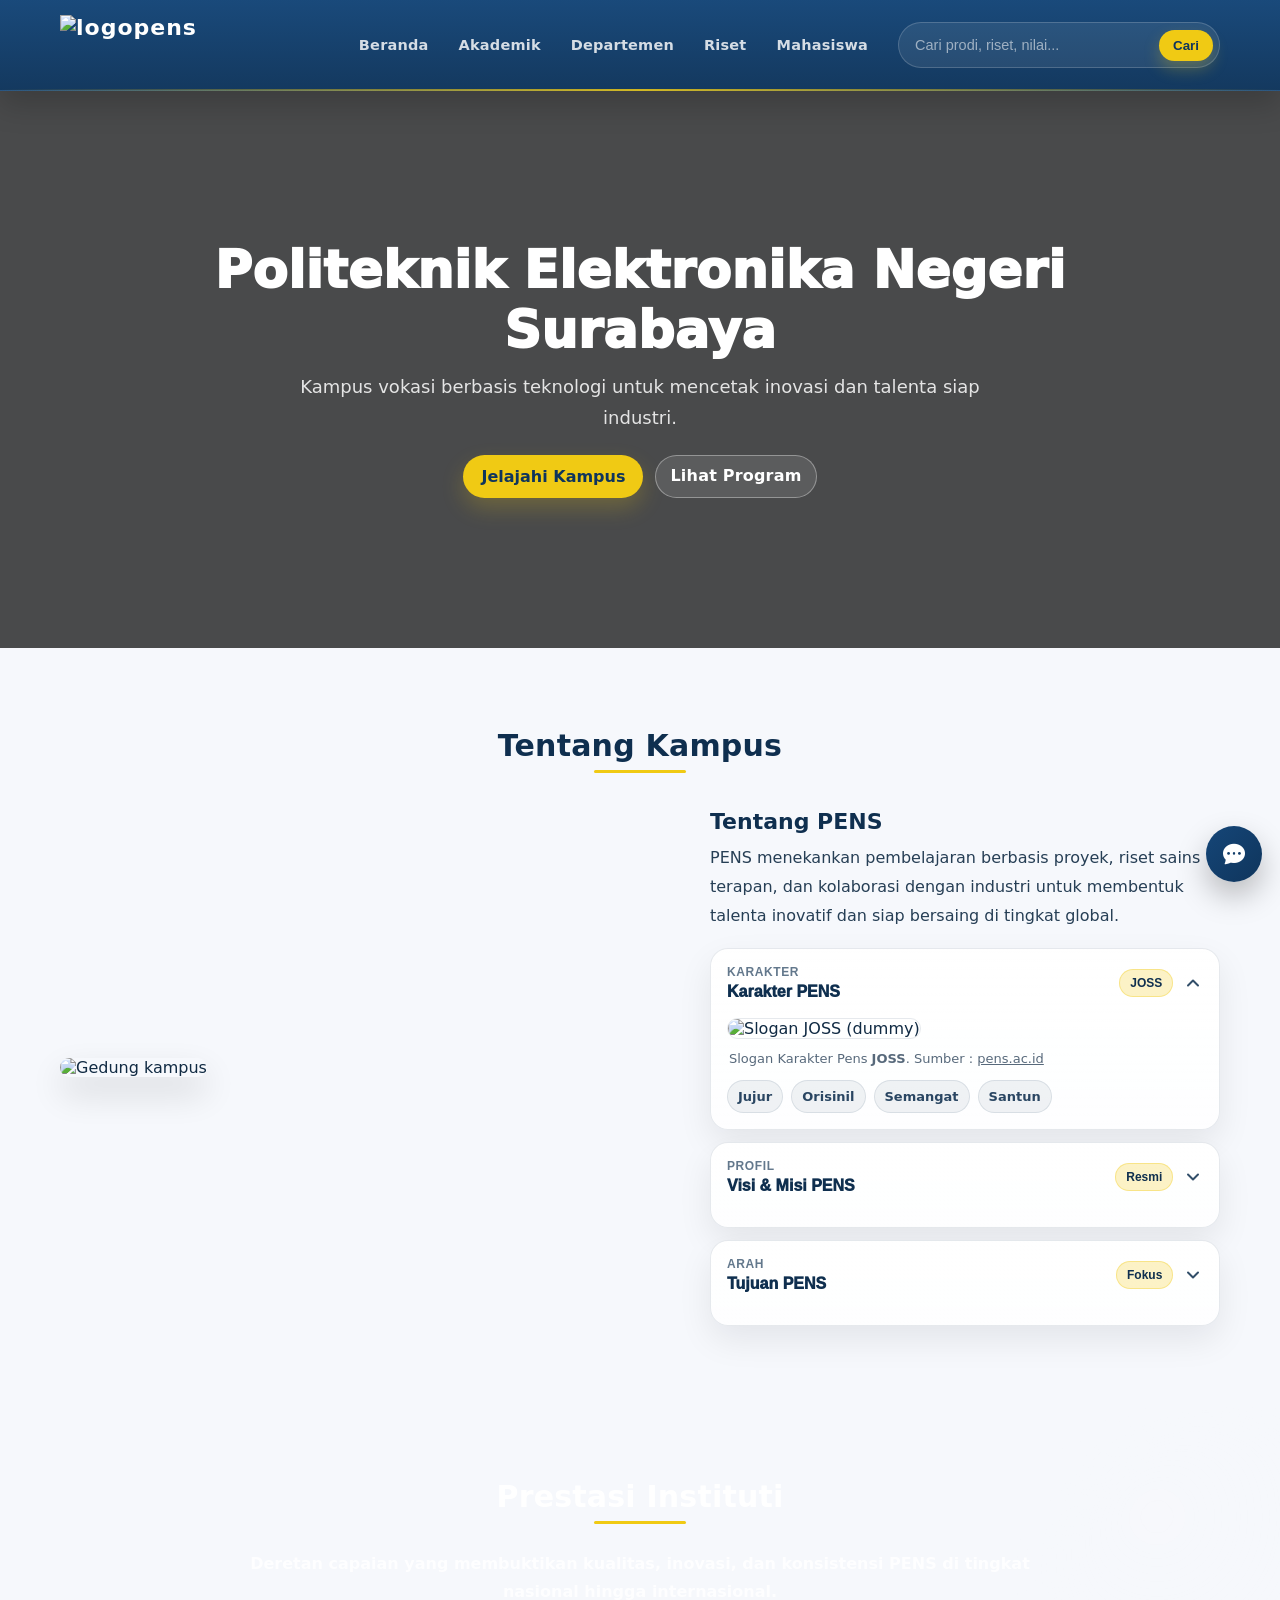
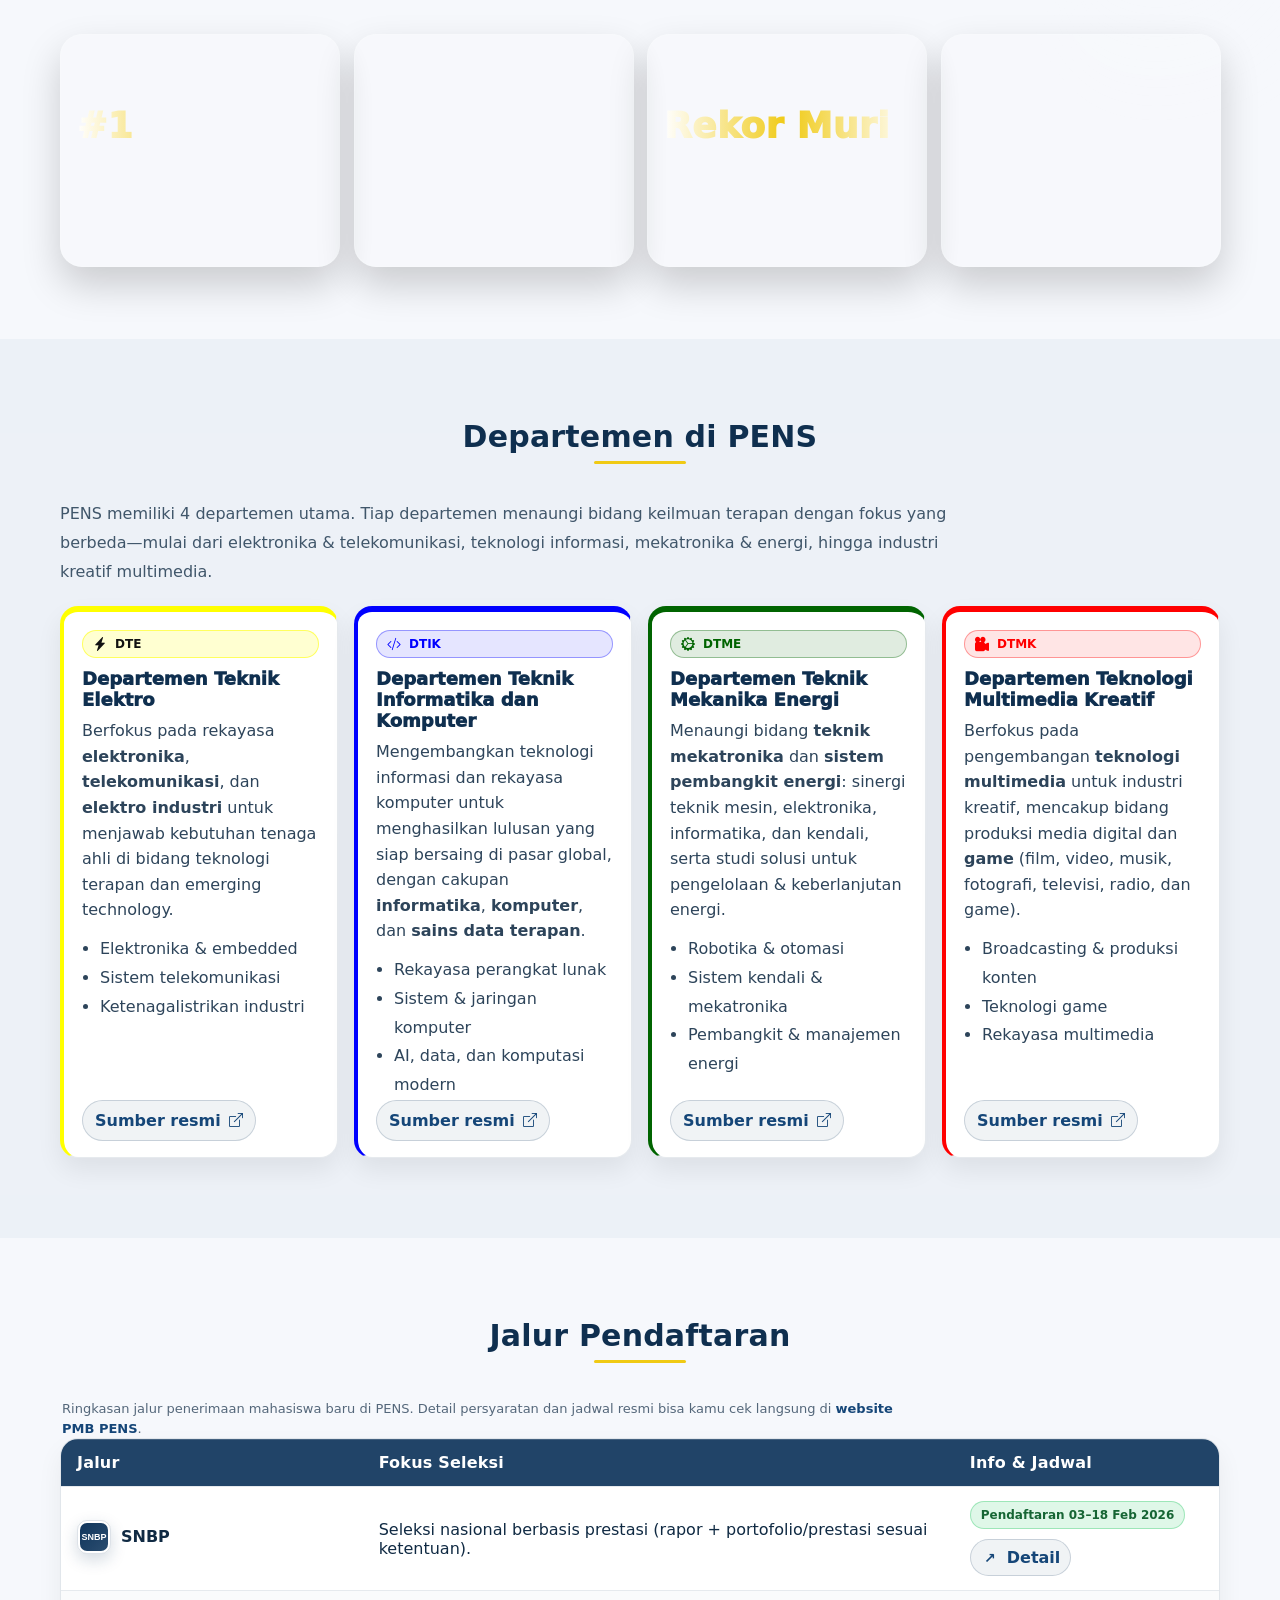
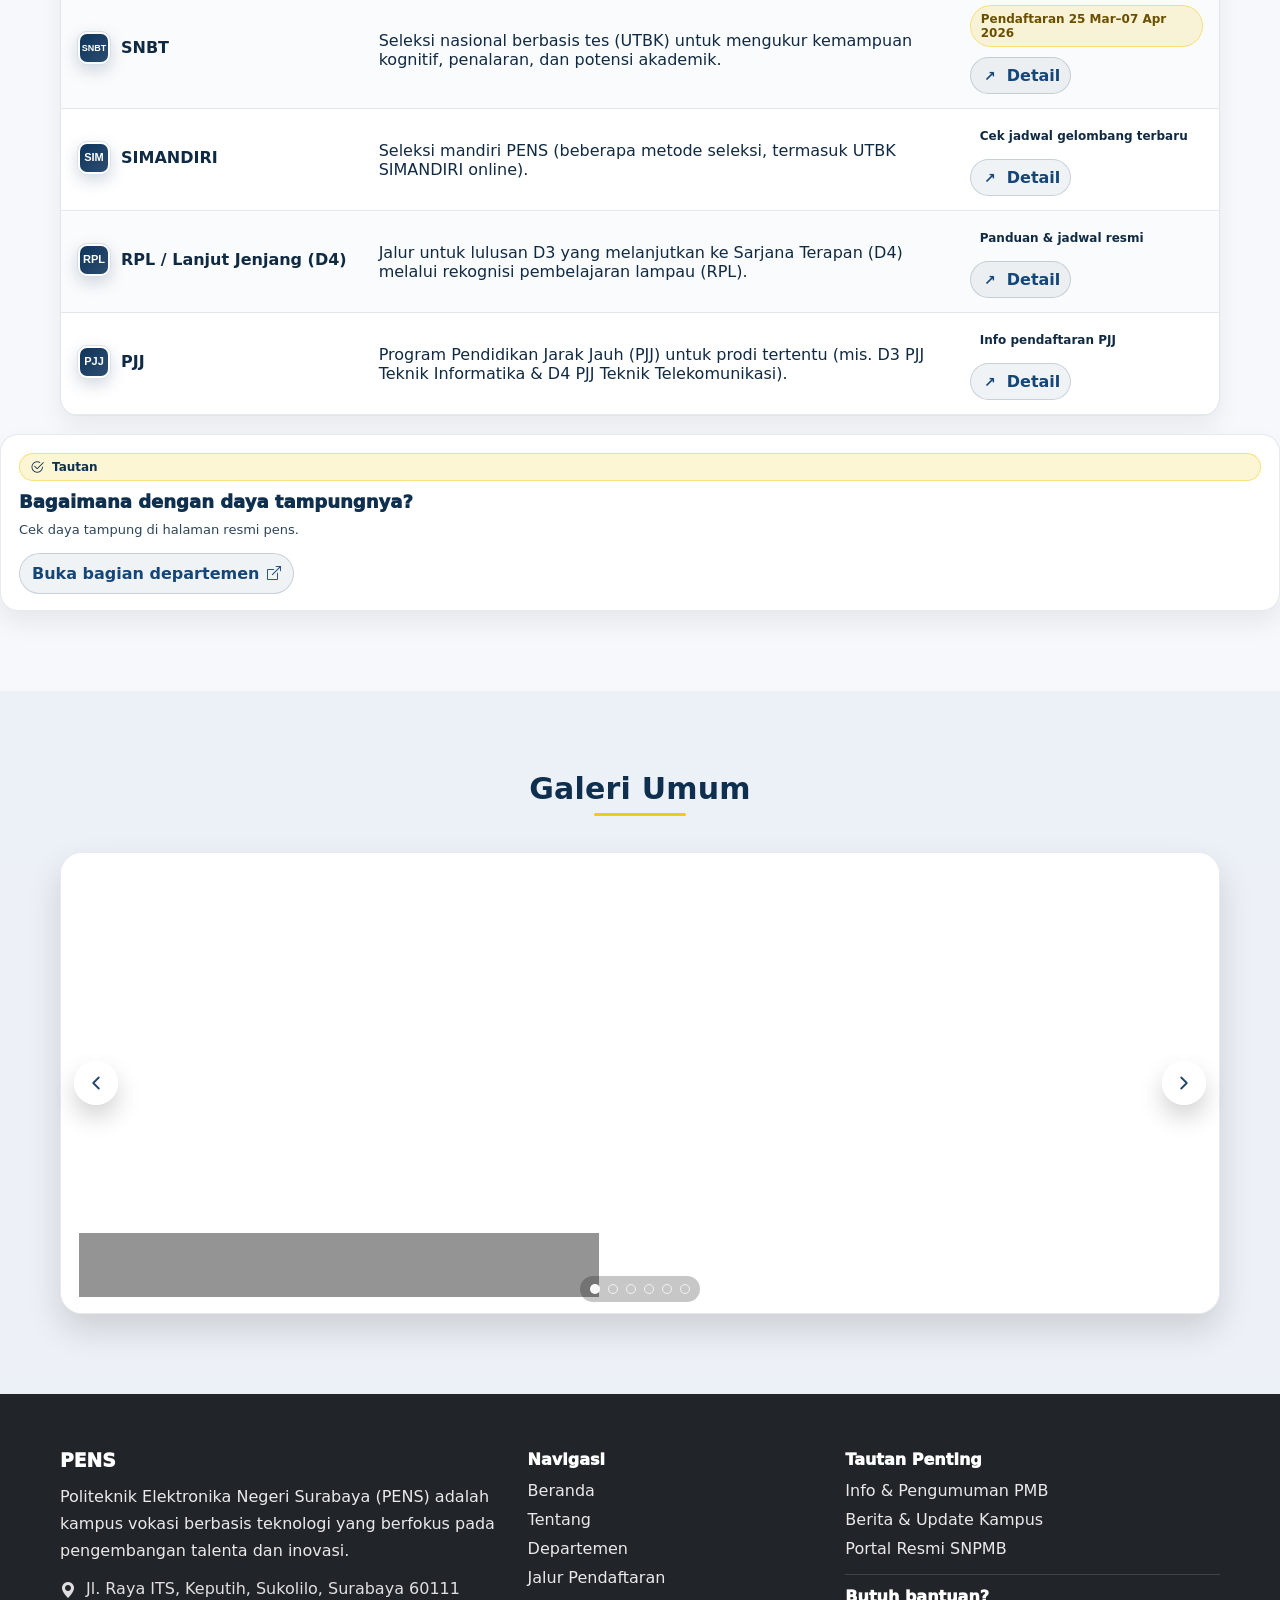
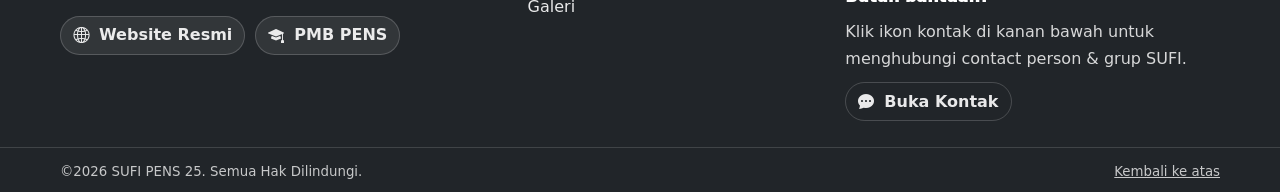
==== commit fb8ecd94: "Update index.html" ====
--- a/index.html
+++ b/index.html
@@ -791,6 +791,26 @@
             </table>
           </div>
         </div>
+
+        <article class="content-card reveal" style="margin-top: 18px">
+            <div class="card-badge">
+              <i class="bi bi-check2-circle" aria-hidden="true"></i
+              ><span>Tautan</span>
+            </div>
+            <h3>Bagaimana dengan daya tampungnya?</h3>
+            <p class="muted">
+              Cek daya tampung di halaman resmi pens.
+            </p>
+            <a
+              class="card-source"
+              href="https://pmb.pens.ac.id/index.php/dayatampung/"
+              target="_blank"
+              rel="noopener"
+              >Buka bagian departemen
+              <i class="bi bi-box-arrow-up-right" aria-hidden="true"></i
+            ></a>
+          </article>
+        
       </section>
 
       <!-- GALLERY -->
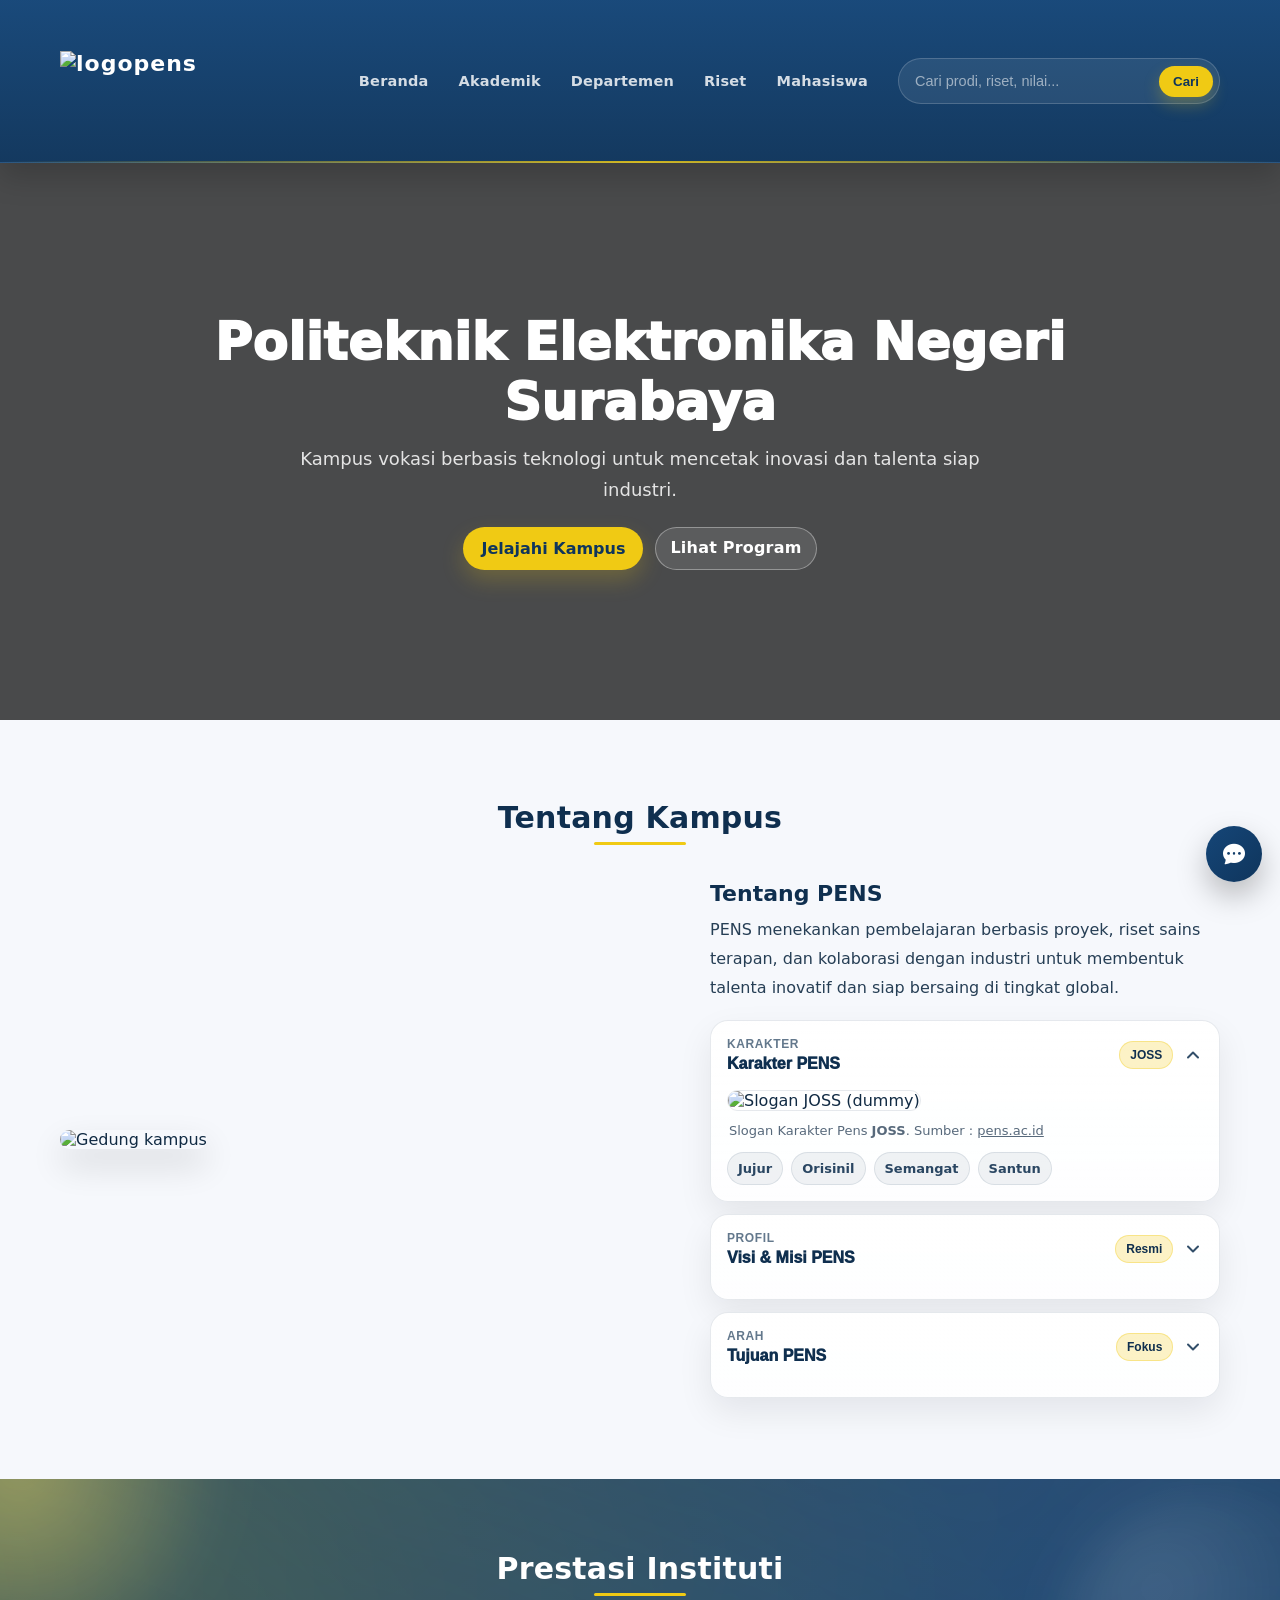
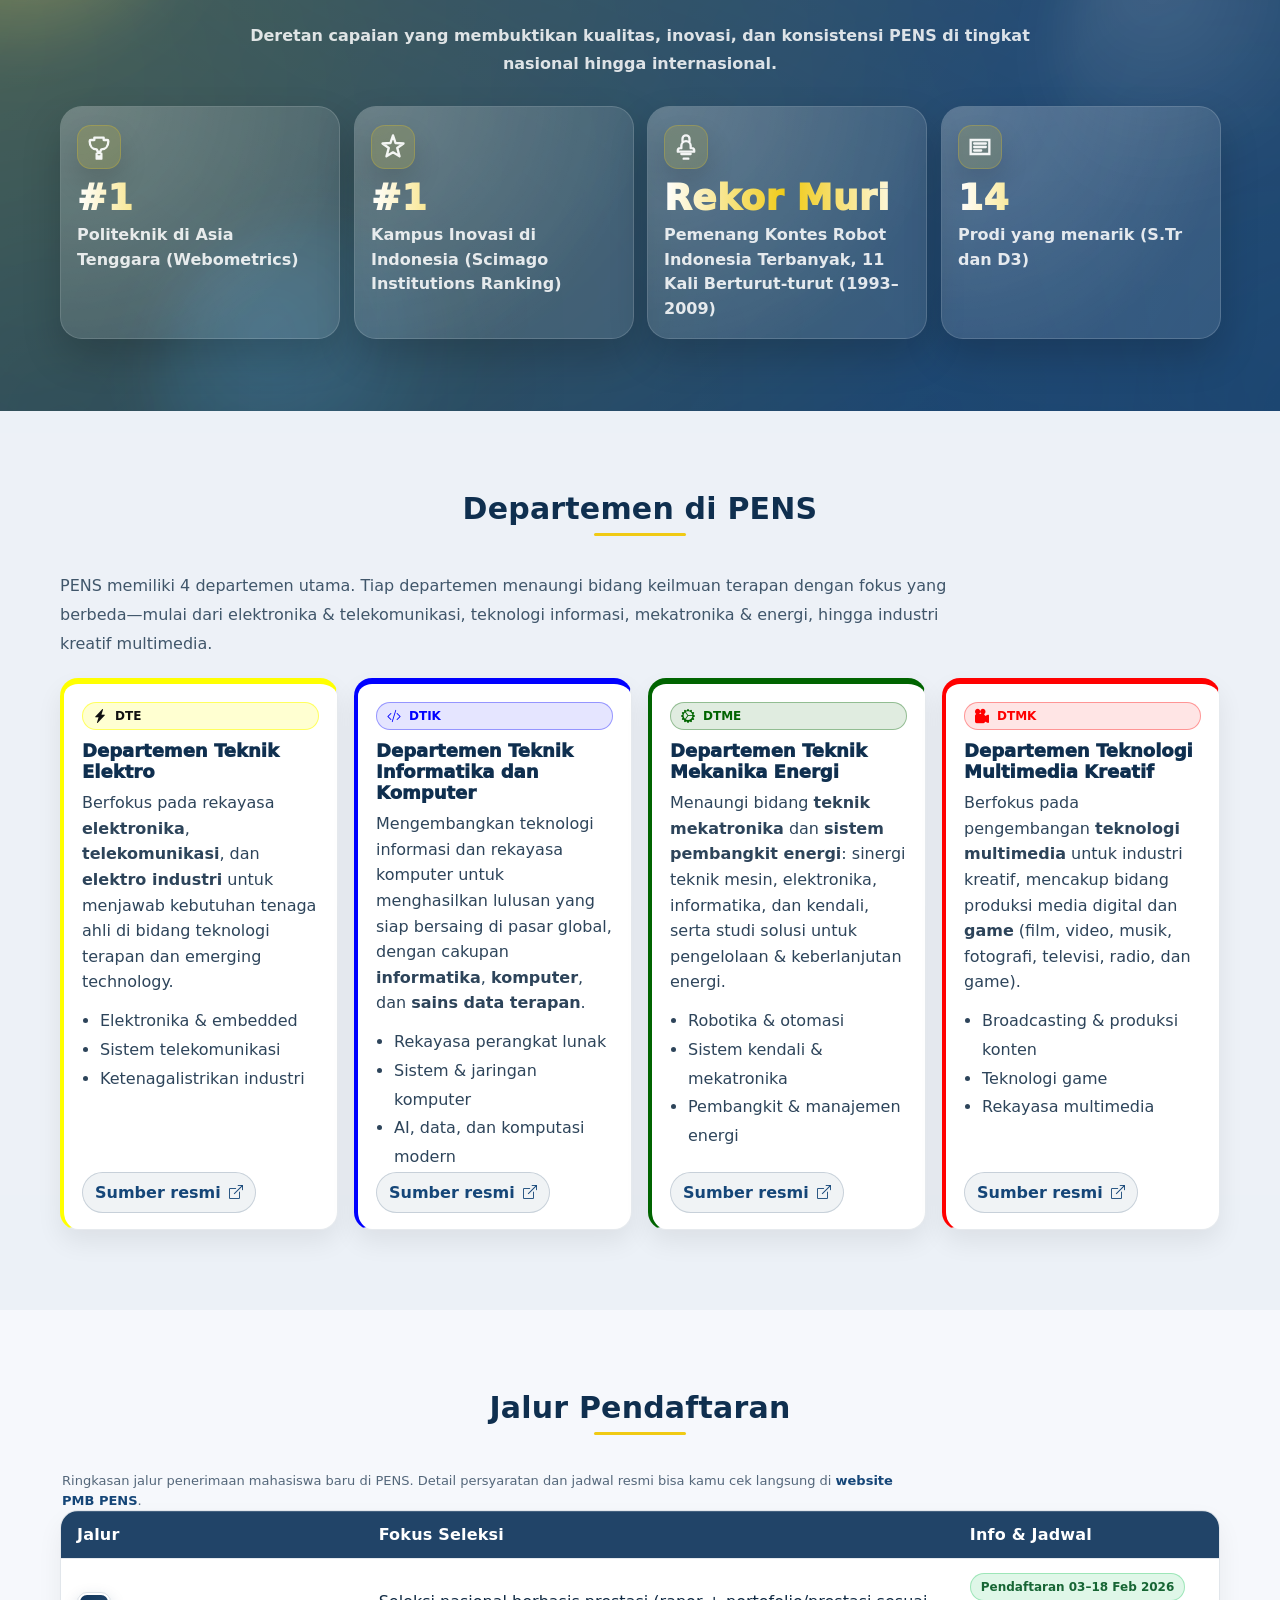
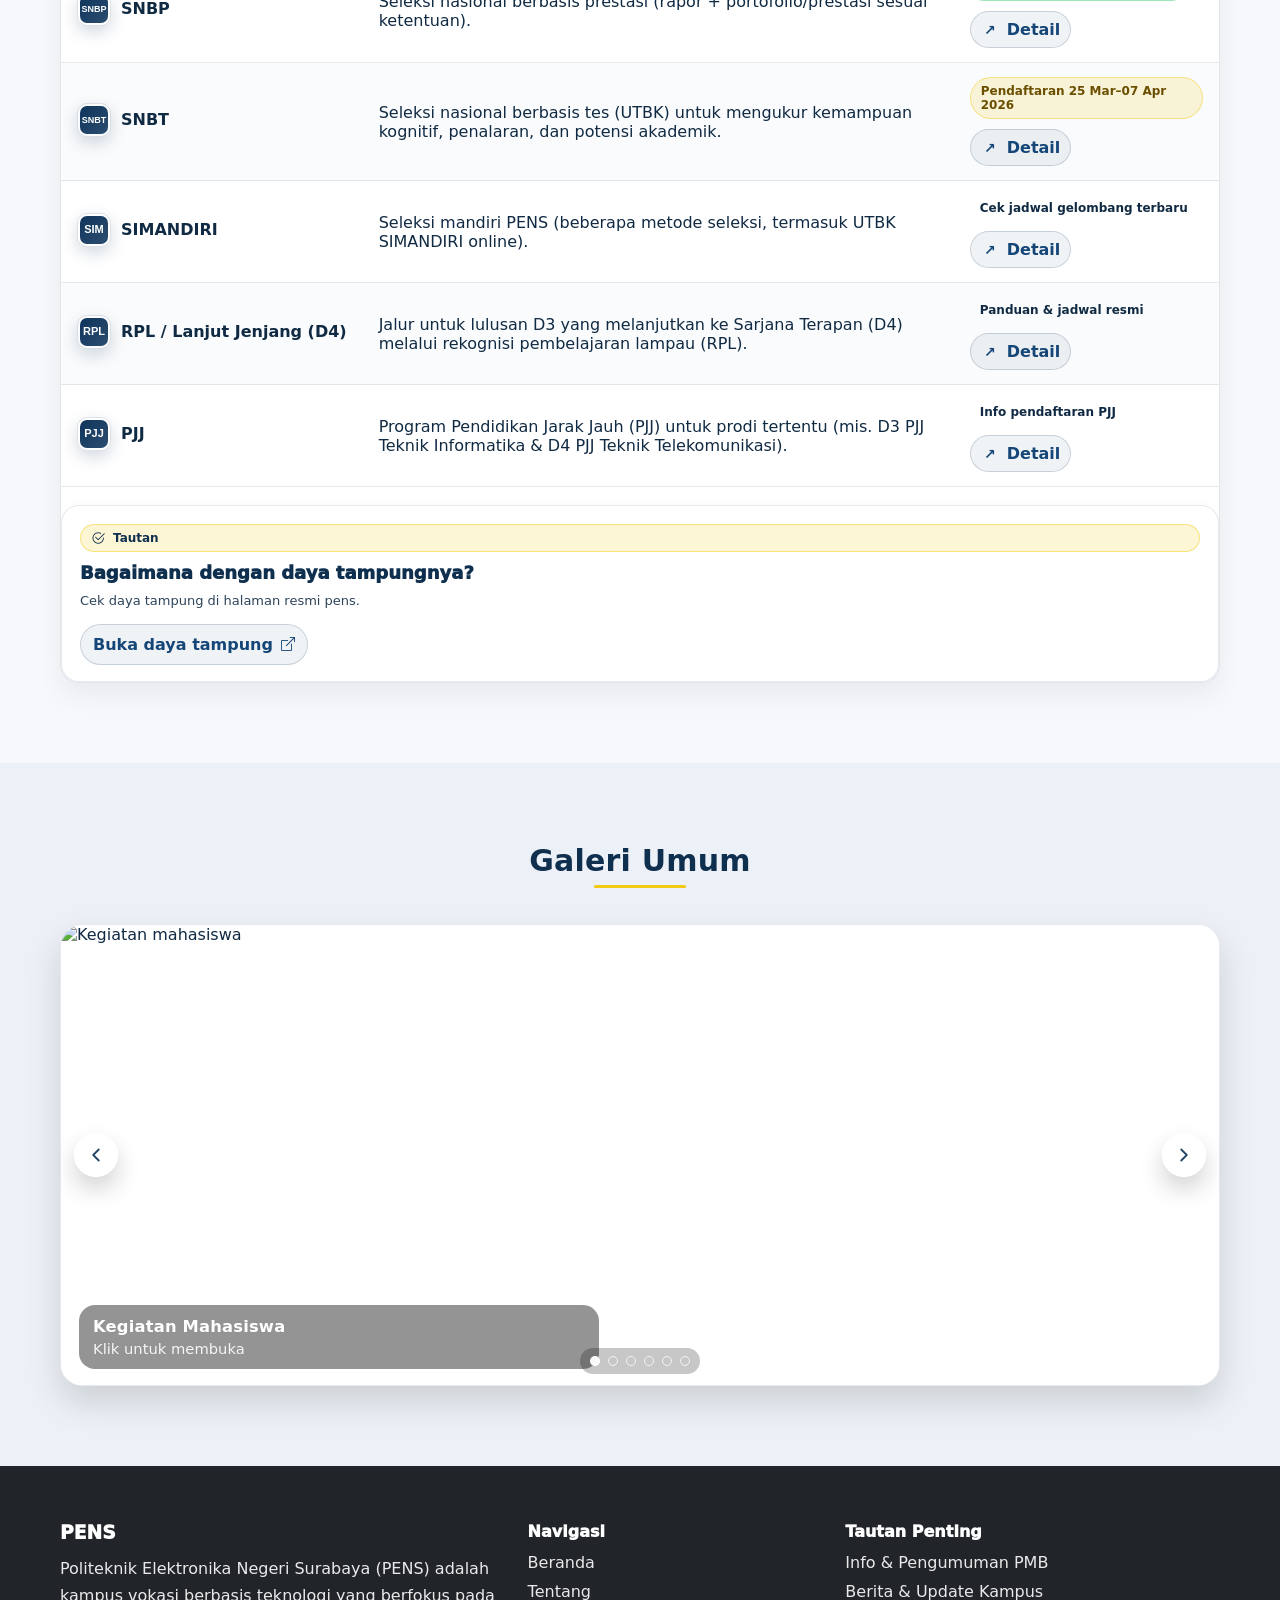
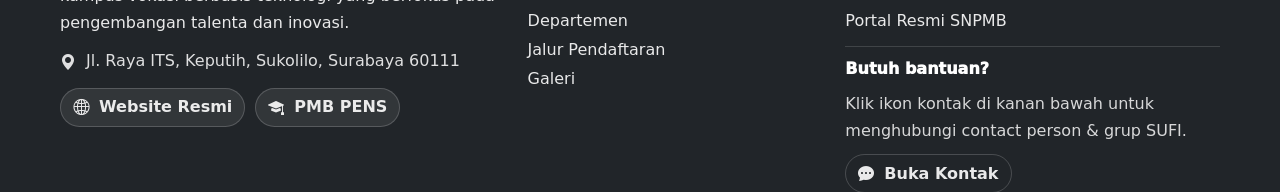
==== commit 61e921ed: "Refactor HTML structure and update link text" ====
--- a/index.html
+++ b/index.html
@@ -789,10 +789,7 @@
                 </tr>
               </tbody>
             </table>
-          </div>
-        </div>
-
-        <article class="content-card reveal" style="margin-top: 18px">
+            <article class="content-card reveal" style="margin-top: 18px">
             <div class="card-badge">
               <i class="bi bi-check2-circle" aria-hidden="true"></i
               ><span>Tautan</span>
@@ -806,10 +803,12 @@
               href="https://pmb.pens.ac.id/index.php/dayatampung/"
               target="_blank"
               rel="noopener"
-              >Buka bagian departemen
+              >Buka daya tampung
               <i class="bi bi-box-arrow-up-right" aria-hidden="true"></i
             ></a>
           </article>
+          </div>
+        </div>
         
       </section>
 
